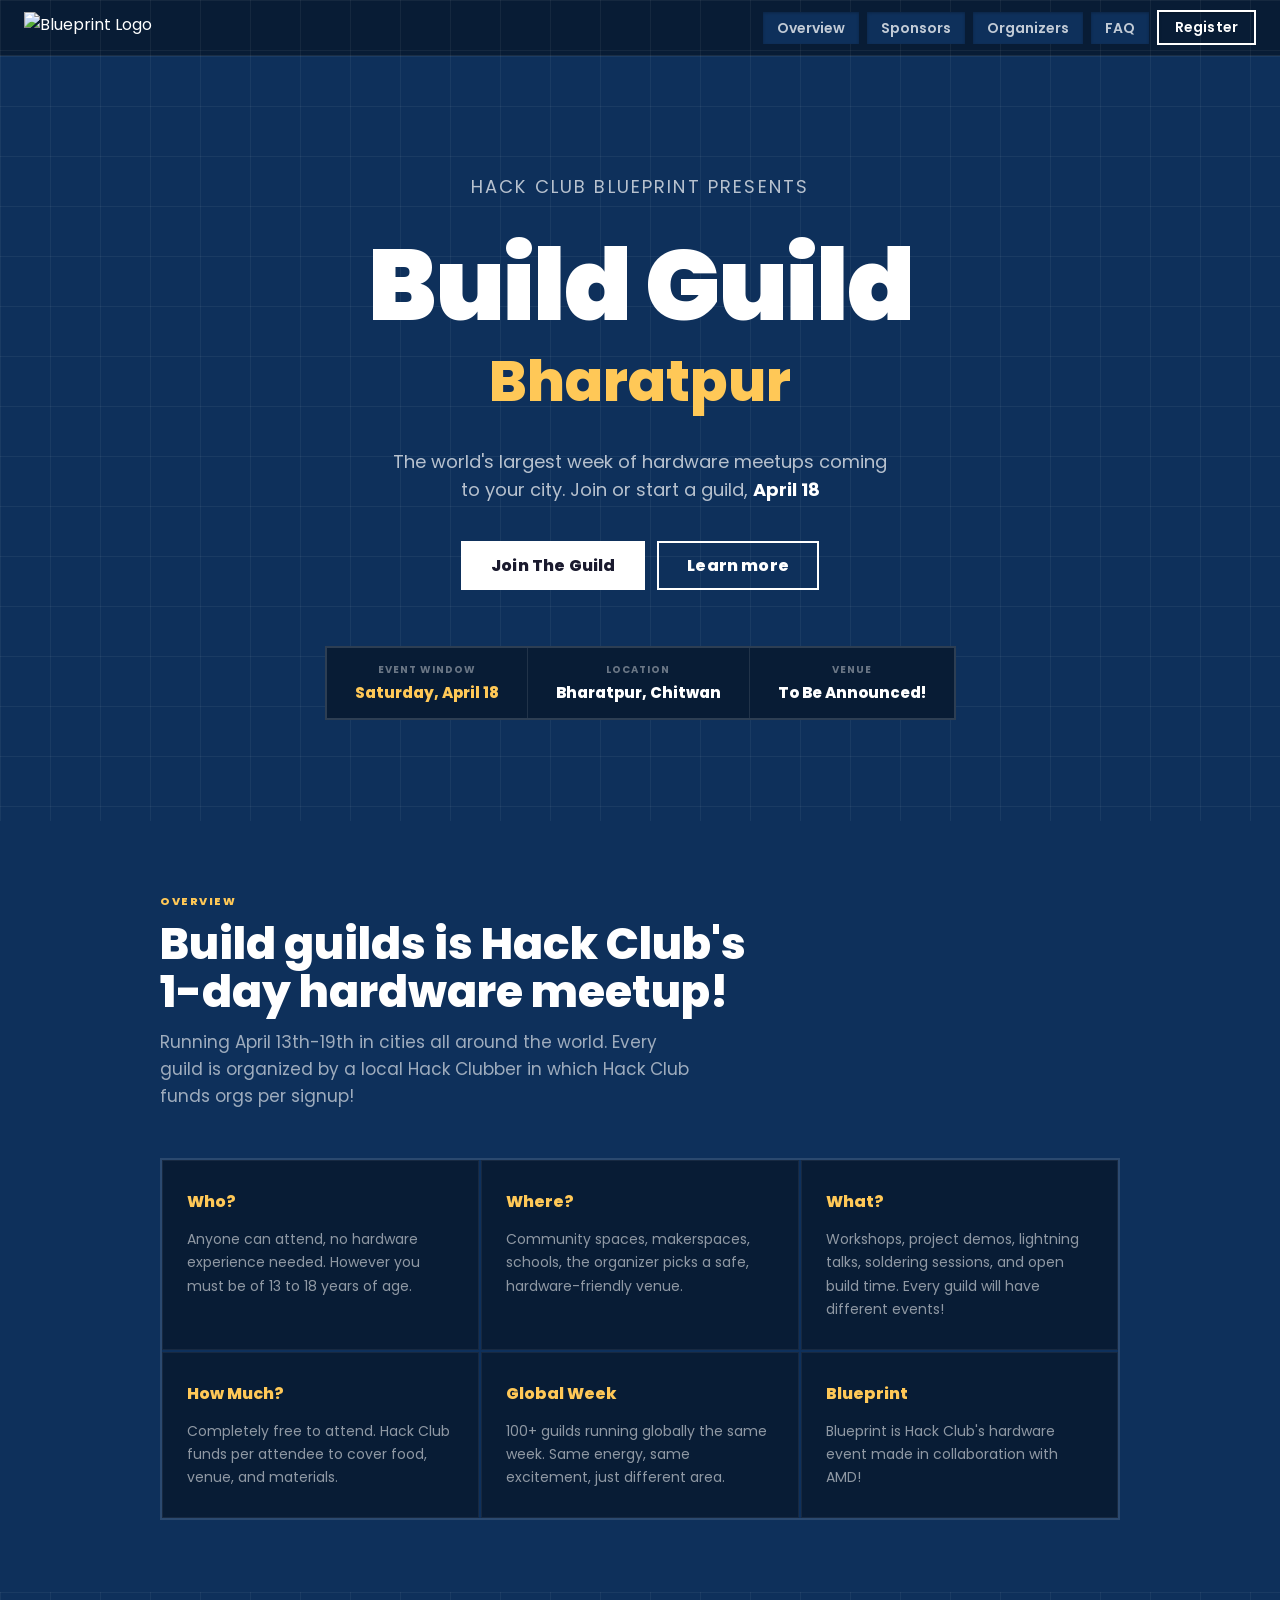
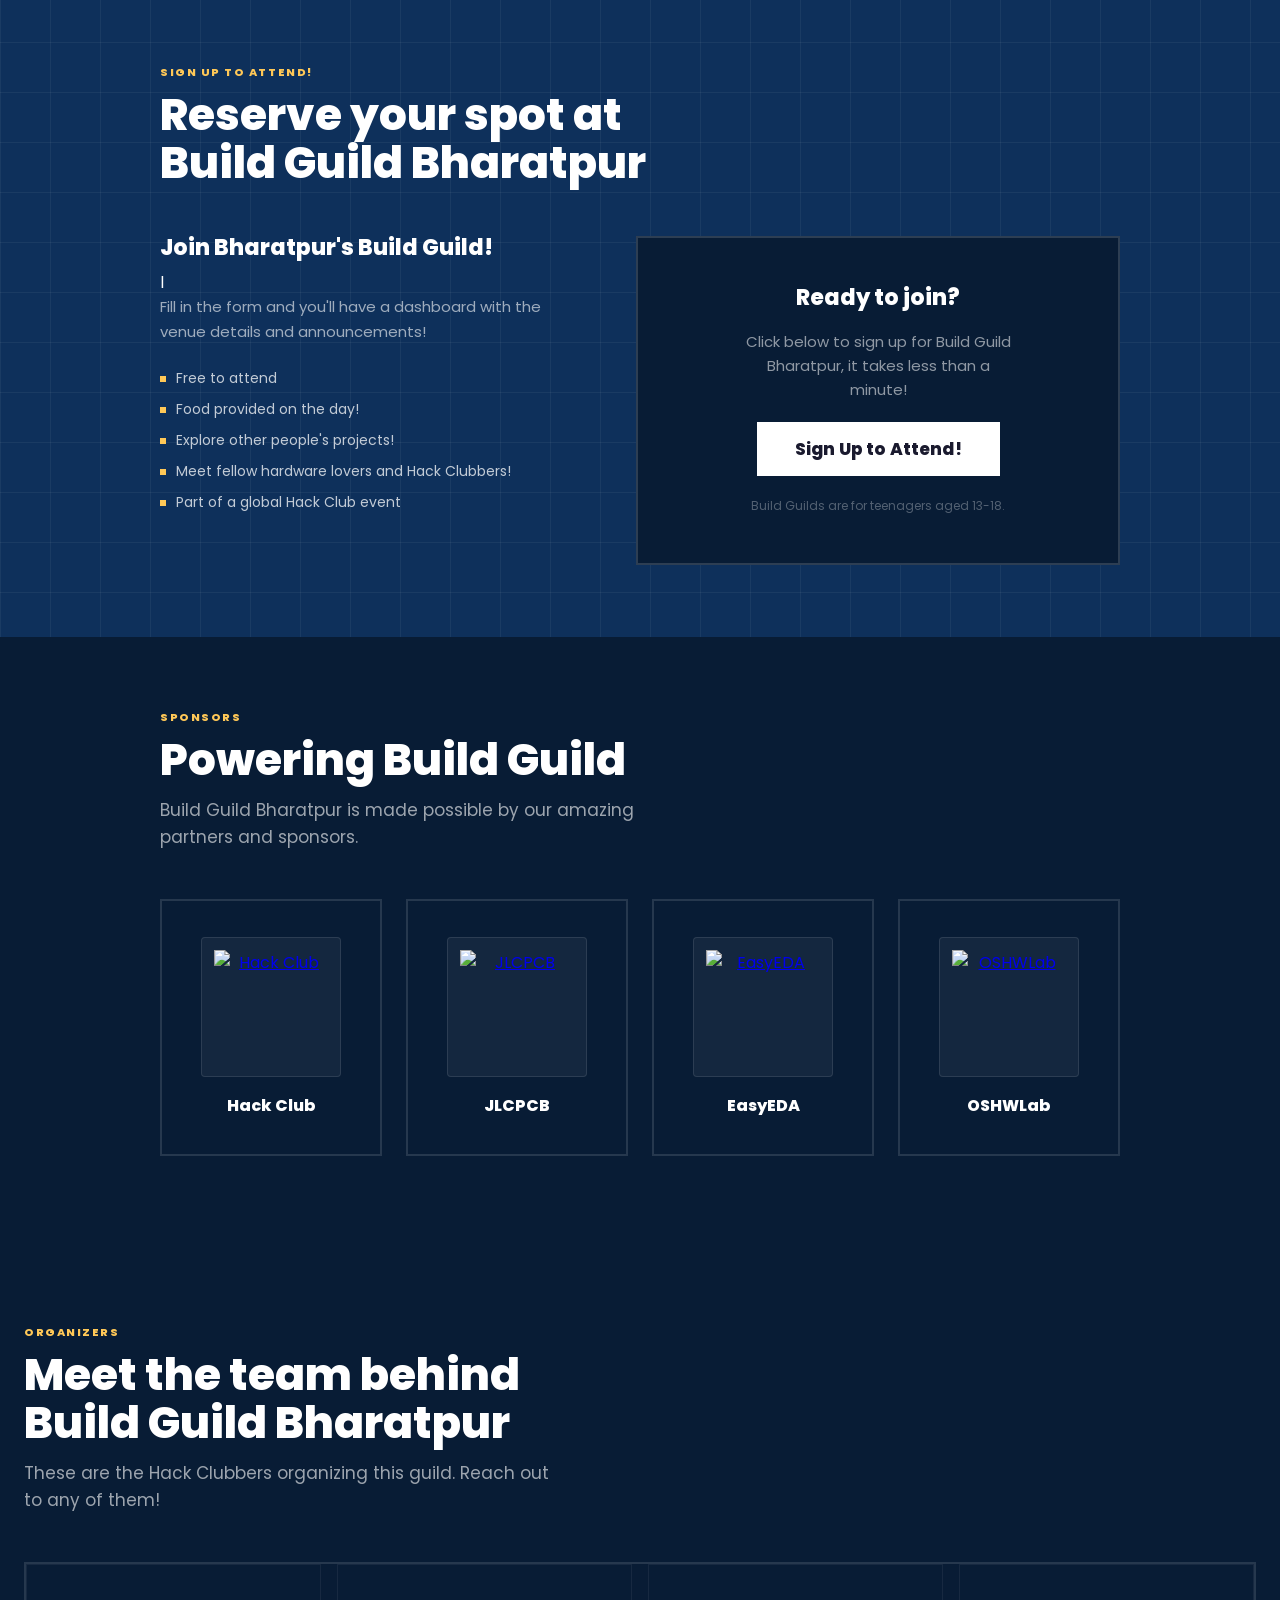
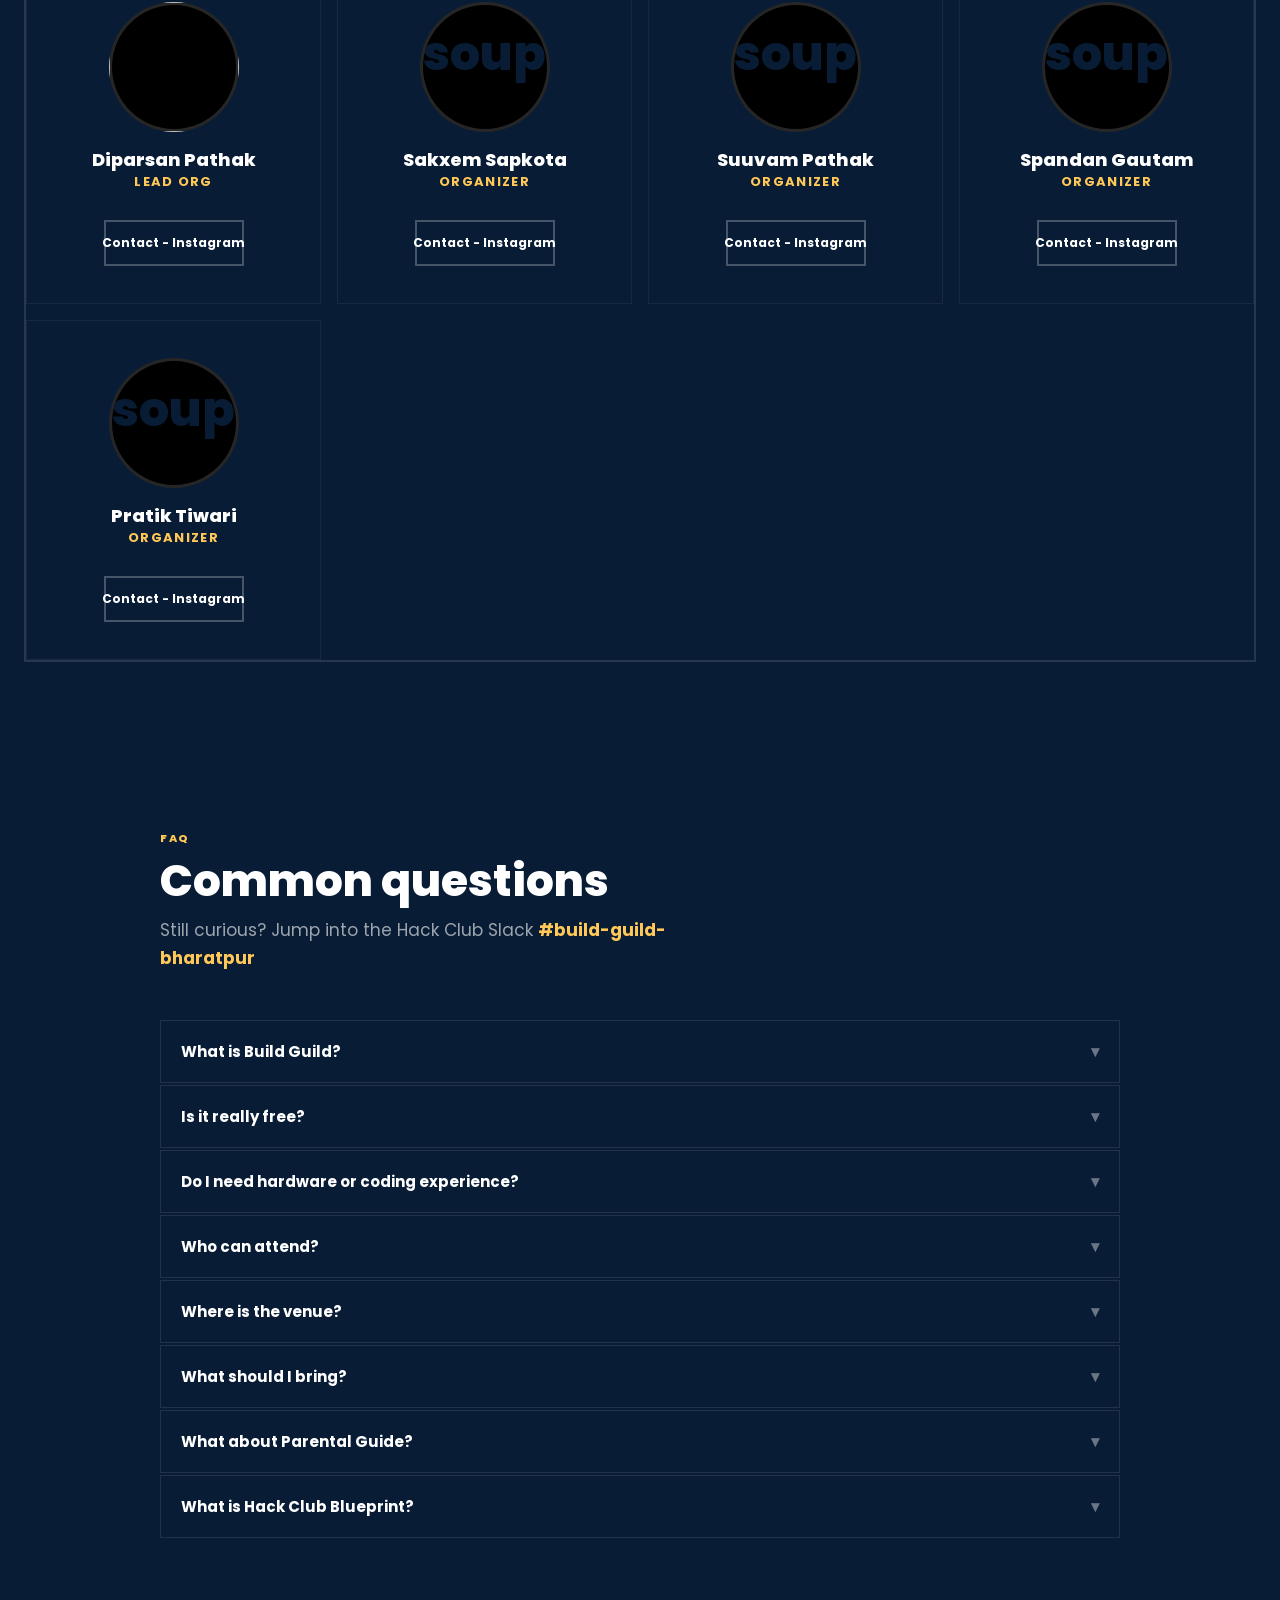
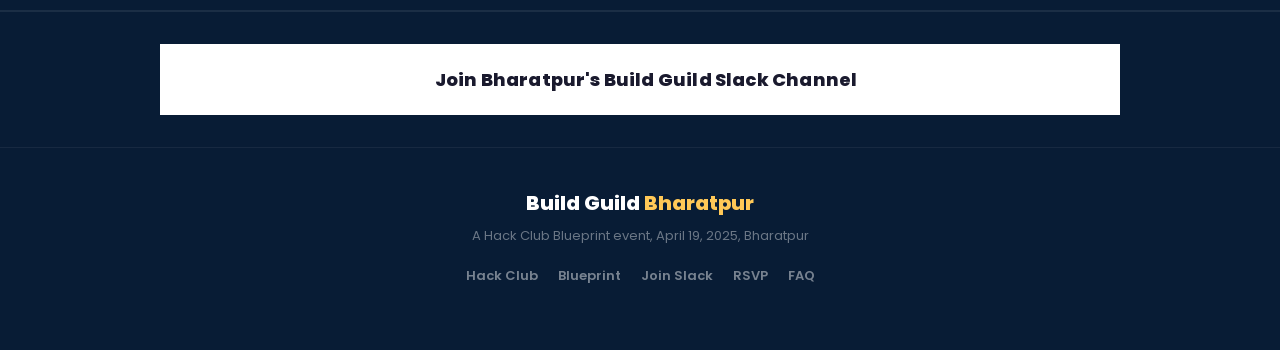
==== index.html @ 48791405 "change tiling" ====
<!DOCTYPE html>
<html lang="en">
<head>
  <meta property="og:title" content="Build Guild Bharatpur – Hack Club Blueprint">
  <meta property="og:description" content="A free 1-day hardware meetup for teen makers in Bharatpur. Build, solder, and meet your people. April 19, 2025.">
  <meta charset="UTF-8" />
  <meta name="viewport" content="width=device-width, initial-scale=1.0" />
  <meta property="og:description" content="A meetup with the coolest hardware people you will meet @ Hackclub - Build Guild, Bharatpur.">
  <title>Build Guild Bharatpur - Blueprint</title>
  <link rel="preconnect" href="https://fonts.googleapis.com">
  <link href="https://fonts.googleapis.com/css2?family=Poppins:ital,wght@0,300;0,400;0,500;0,600;0,700;0,800;0,900;1,400&display=swap" rel="stylesheet">
  <link rel="icon" type="image/webp" href="stickers-1ea6ded3.webp" />
  <link href="./style.css" rel="stylesheet">
</head>
<body>

<nav class="grid-bg">
  <a href="#" class="nav-logo">
    <img src="homepage_logo-3585630b.webp" alt="Blueprint Logo" style="height:32px;width:auto;" />
  </a>
  <ul class="nav-links">
    <li><a href="#overview">Overview</a></li>
    <li><a href="#sponsors">Sponsors</a></li>
    <li><a href="#organizers">Organizers</a></li>
    <li><a href="#faq">FAQ</a></li>
    <li><a href="#rsvp" class="nav-cta btn">Register</a></li>
  </ul>
</nav>

<section class="hero grid-bg">
  <p class="hero-label">Hack Club Blueprint presents</p>
  <h1>Build Guild</h1>
  <div class="hero-subtitle">Bharatpur</div>
  <p>
    The world's largest week of hardware meetups coming to your city.
    Join or start a guild, <strong>April 18</strong>
  </p>
  <div class="hero-actions">
    <a href="#rsvp" class="btn btn-primary">Join The Guild</a>
    <a href="#overview" class="btn btn-outline">Learn more</a>
  </div>
  <div class="date-strip">
    <div class="date-cell">
      <div class="date-cell-label">Event Window</div>
      <div class="date-cell-value warn">Saturday, April 18</div>
    </div>
    <div class="date-cell">
      <div class="date-cell-label">Location</div>
      <div class="date-cell-value">Bharatpur, Chitwan</div>
    </div>
	    <div class="date-cell">
      <div class="date-cell-label">Venue</div>
      <div class="date-cell-value">To Be Announced!</div>
    </div>
  </div>
</section>

<section class="section" id="overview">
  <div class="section-inner">
    <div class="section-label">Overview</div>
    <h2>Build guilds is Hack Club's<br>1-day hardware meetup!</h2>
    <p class="section-lead">Running April 13th-19th in cities all around the world. Every guild is organized by a local Hack Clubber in which Hack Club funds orgs per signup!</p>
    <div class="card-grid">
      <div class="ov-card">
        <span class="ov-icon wobble-1">Who?</span>
        <p>Anyone can attend, no hardware experience needed. However you must be of 13 to 18 years of age.</p>
      </div>
      <div class="ov-card">
        <span class="ov-icon wobble-2">Where?</span>
        <p>Community spaces, makerspaces, schools, the organizer picks a safe, hardware-friendly venue.</p>
      </div>
      <div class="ov-card">
        <span class="ov-icon wobble-1">What?</span>
        <p>Workshops, project demos, lightning talks, soldering sessions, and open build time. Every guild will have different events!</p>
      </div>
      <div class="ov-card">
        <span class="ov-icon wobble-2">How Much?</span>
        <p>Completely free to attend. Hack Club funds per attendee to cover food, venue, and materials.</p>
      </div>
      <div class="ov-card">
        <span class="ov-icon wobble-1">Global Week</span>
        <p>100+ guilds running globally the same week. Same energy, same excitement, just different area.</p>
      </div>
      <div class="ov-card">
        <span class="ov-icon wobble-2">Blueprint</span>
        <p>Blueprint is Hack Club's hardware event made in collaboration with AMD!</p>
      </div>
    </div>
  </div>
</section>
<section class="section grid-bg" id="rsvp">
  <div class="section-inner">
    <div class="section-label">Sign Up to Attend!</div>
    <h2>Reserve your spot at<br>Build Guild Bharatpur</h2>
    <div class="rsvp-layout">
      <div class="rsvp-info">
        <h3>Join Bharatpur's Build Guild!</h3>
      l  <p>Fill in the form and you'll have a dashboard with the venue details and announcements!</p>
        <div class="perks">
          <div class="perk"><div class="perk-mark"></div>Free to attend</div>
          <div class="perk"><div class="perk-mark"></div>Food provided on the day!</div>
          <div class="perk"><div class="perk-mark"></div>Explore other people's projects!</div>
          <div class="perk"><div class="perk-mark"></div>Meet fellow hardware lovers and Hack Clubbers!</div>
          <div class="perk"><div class="perk-mark"></div>Part of a global Hack Club event</div>
        </div>
      </div>
      <div class="rsvp-box">
        <h3>Ready to join?</h3>
        <p>Click below to sign up for Build Guild Bharatpur, it takes less than a minute!</p>
        <a href="https://blueprint.hackclub.com/guilds/invite/Bharatpur" target="_blank" class="btn btn-primary" style="font-size:17px;padding:12px 36px;">Sign Up to Attend!</a>
        <p class="rsvp-note">Build Guilds are for teenagers aged 13-18.</p>
      </div>
    </div>
  </div>
</section>

<section class="section darker" id="sponsors">
  <div class="section-inner">
    <div class="section-label">Sponsors</div>
    <h2>Powering Build Guild</h2>
    <p class="section-lead">Build Guild Bharatpur is made possible by our amazing partners and sponsors.</p>
    <div class="sponsors-grid">
      <div class="sponsor-card">
        <a href="https://hackclub.com" class="sponsor-logo-img">
          <img src="./hackclub.svg" alt="Hack Club" />
        </a>
        <div class="sponsor-name"><a href="https://hackclub.com">Hack Club</a></div>
      </div>
      <div class="sponsor-card">
        <a href="https://jlcpcb.com/" class="sponsor-logo-img">
          <img src="./JLCPCB.png" alt="JLCPCB" />
        </a>
        <div class="sponsor-name"><a href="https://jlcpcb.com/">JLCPCB</a></div>
      </div>
      <div class="sponsor-card">
        <a href="https://www.easyeda.com/" class="sponsor-logo-img">
          <img src="./EasyEDA.png" alt="EasyEDA" />
        </a>
        <div class="sponsor-name"><a href="https://hackclub.com">EasyEDA</a></div>
      </div>
      <div class="sponsor-card">
        <a href="https://oshwlab.com/" class="sponsor-logo-img">
          <img src="./OSHWLab.png" alt="OSHWLab" />
        </a>
        <div class="sponsor-name"><a href="https://oshwlab.com/">OSHWLab</a></div>
      </div>
    </div>
  </div>
</section>

<section class="section darker" id="organizers">
  <div class="section-inner">
    <div class="section-label">Organizers</div>
    <h2>Meet the team behind<br>Build Guild Bharatpur</h2>
    <p class="section-lead">These are the Hack Clubbers organizing this guild. Reach out to any of them!</p>
    <div class="org-grid">

      <div class="org-card">
  <div class="org-pfp">
    <img src="https://media.discordapp.net/attachments/1475120375040966801/1476262613926154501/diparshan.png?ex=69d73272&is=69d5e0f2&hm=ca452425bf2acb7a18ab9c904e17adc8343a31759feb3c94590793aff51f6599&=&format=webp&quality=lossless&width=523&height=696"/>
  </div>
  <div>
    <div class="org-name">Diparsan Pathak</div>
    <div class="org-post">Lead ORG</div>
  </div>
  <a href="https://www.instagram.com/diparsanpathak_/" class="org-contact">Contact - Instagram</a>
</div>

      <div class="org-card">
  <div class="org-pfp">
    <img src="https://media.discordapp.net/attachments/1475120375040966801/1491371298109128796/shiiii.png?ex=69d77341&is=69d621c1&hm=59e0f62ef28e9b9cfc6468e58bc346e26090c545a2b331668315e4ced352958b&=&format=webp&quality=lossless&width=471&height=555" alt="soup" />
  </div>
  <div>
    <div class="org-name">Sakxem Sapkota</div>
    <div class="org-post">Organizer</div>
  </div>
        <a href="https://www.instagram.com/suck.xem" class="org-contact">Contact - Instagram</a>
      </div>

      <div class="org-card">
  <div class="org-pfp">
    <img src="https://media.discordapp.net/attachments/1475120375040966801/1491372271871201330/suiii_1.png?ex=69d77429&is=69d622a9&hm=7c9bf8b6c6e93bb7ba03df5d30d0362a9d47fdb25bf24b54d8e45638dc606415&=&format=webp&quality=lossless&width=595&height=581" alt="soup" />
  </div>
  <div>
    <div class="org-name">Suuvam Pathak</div>
    <div class="org-post">Organizer</div>
  </div>
        <a href="https://www.instagram.com/suvam6_7" class="org-contact">Contact - Instagram</a>
      </div>
    
       <div class="org-card">
  <div class="org-pfp">
    <img src="https://media.discordapp.net/attachments/1475120375040966801/1491370912979619900/spuop.png?ex=69d772e5&is=69d62165&hm=8627c8584ba3eb4c2059d43b41428ffb182d42b527a51ce011cc4750eb4d347d&=&format=webp&quality=lossless&width=454&height=543" alt="soup" />
  </div>
  <div>
    <div class="org-name">Spandan Gautam</div>
    <div class="org-post">Organizer</div>
  </div>
        <a href="https://www.instagram.com/nad__naps__17" class="org-contact">Contact - Instagram</a>
      </div>


      <div class="org-card">
  <div class="org-pfp">
    <img src="https://media.discordapp.net/attachments/1475120375040966801/1491372966833819909/pratik_1.png?ex=69d774cf&is=69d6234f&hm=04fc40136da9640c5b0fdd46cb0b49c7ad4b815c9f07e34473957aa6f293d2ce&=&format=webp&quality=lossless&width=379&height=465" alt="soup" />
  </div>
  <div>
    <div class="org-name">Pratik Tiwari</div>
    <div class="org-post">Organizer</div>
  </div>
        <a href="https://www.instagram.com/pratik_tiwari9" class="org-contact">Contact - Instagram</a>
      </div>
    </div>
  </div>
</section>

<section class="section darker" id="faq">
  <div class="section-inner">
    <div class="section-label">FAQ</div>
    <h2>Common questions</h2>
    <p class="section-lead">Still curious? Jump into the Hack Club Slack <strong style="color:var(--bp-warning)">#build-guild-bharatpur</strong></p>
    <div class="faq-list">

      <div class="faq-item">
        <button class="faq-q" onclick="toggleFaq(this)">What is Build Guild? <span class="faq-arrow">▾</span></button>
        <div class="faq-a"><p>Build Guild is a 1-day hardware meetup organized as part of Hack Club Blueprint's global Build Guilds week (April 13-19). It's free and Hack Club funds the event it is and open to anyone who wants to build hardware, attend workshops, demo projects, and meet their community!</p></div>
      </div>

      <div class="faq-item">
        <button class="faq-q" onclick="toggleFaq(this)">Is it really free? <span class="faq-arrow">▾</span></button>
        <div class="faq-a"><p>Yes, 100% free! Hack Club funds us per attendee. You pay nothing.</p></div>
      </div>

      <div class="faq-item">
        <button class="faq-q" onclick="toggleFaq(this)">Do I need hardware or coding experience? <span class="faq-arrow">▾</span></button>
        <div class="faq-a"><p>Not at all! Build Guilds is open to complete beginners and experienced makers who've shipped multiple projects! We have beginner workshops and open build time for those with their own projects.</p></div>
      </div>

      <div class="faq-item">
        <button class="faq-q" onclick="toggleFaq(this)">Who can attend? <span class="faq-arrow">▾</span></button>
        <div class="faq-a"><p>Anyone can attend the event aged 13-18. You don't need to be a Hack Club member.</p></div>
      </div>

      <div class="faq-item">
        <button class="faq-q" onclick="toggleFaq(this)">Where is the venue? <span class="faq-arrow">▾</span></button>
        <div class="faq-a"><p>To Be Announced!, Excited? 🎉</p></div>
      </div>

      <div class="faq-item">
        <button class="faq-q" onclick="toggleFaq(this)">What should I bring? <span class="faq-arrow">▾</span></button>
        <div class="faq-a"><p>A laptop if you have one (not required, but highly advised), a mobile phone is necessary. Any hardware projects you want to demo or get feedback on(HIGHLY RECOMMENDED).</p></div>
      </div>

      <div class="faq-item">
        <button class="faq-q" onclick="toggleFaq(this)">What about Parental Guide? <span class="faq-arrow">▾</span></button>
        <div class="faq-a"><p>To be given!</p></div>
      </div>

      <div class="faq-item">
        <button class="faq-q" onclick="toggleFaq(this)">What is Hack Club Blueprint? <span class="faq-arrow">▾</span></button>
        <div class="faq-a"><p>Hack Club Blueprint is a program by <a href="https://hackclub.com" target="_blank">Hack Club</a> a nonprofit with 50,000+ teen makers. Blueprint gives teens the parts and guidance to build hardware projects, and grants up to $400 USD for advanced builds. <a href="https://blueprint.hackclub.com" target="_blank">Learn more</a></p></div>
      </div>

    </div>
  </div>
</section>

<div class="slack-banner">
  <a href="https://app.slack.com/client/E09V59WQY1E/C0AMK7LA99A" target="_blank" class="slack-btn">
    <span class="slack-icon"></span>
    Join Bharatpur's Build Guild Slack Channel
  </a>
</div>

<footer>
  <div class="ft-logo">Build Guild <span>Bharatpur</span></div>
  <p class="ft-sub">A Hack Club Blueprint event, April 19, 2025, Bharatpur</p>
  <div class="ft-links">
    <a href="https://hackclub.com" target="_blank">Hack Club</a>
    <a href="https://blueprint.hackclub.com" target="_blank">Blueprint</a>
    <a href="https://hackclub.com/slack" target="_blank">Join Slack</a>
    <a href="#rsvp">RSVP</a>
    <a href="#faq">FAQ</a>
  </div>
</footer>

<script src="script.js"></script>
</body>
</html>
---- style.css ----
@font-face {
  font-family: 'Phantom Sans';
  src:
    url('https://assets.hackclub.com/fonts/Phantom_Sans_0.7/Regular.woff')
      format('woff'),
    url('https://assets.hackclub.com/fonts/Phantom_Sans_0.7/Regular.woff2')
      format('woff2');
  font-weight: normal;
  font-style: normal;
  font-display: swap;
}
@font-face {
  font-family: 'Phantom Sans';
  src:
    url('https://assets.hackclub.com/fonts/Phantom_Sans_0.7/Italic.woff')
      format('woff'),
    url('https://assets.hackclub.com/fonts/Phantom_Sans_0.7/Italic.woff2')
      format('woff2');
  font-weight: normal;
  font-style: italic;
  font-display: swap;
}
@font-face {
  font-family: 'Phantom Sans';
  src:
    url('https://assets.hackclub.com/fonts/Phantom_Sans_0.7/Bold.woff')
      format('woff'),
    url('https://assets.hackclub.com/fonts/Phantom_Sans_0.7/Bold.woff2')
      format('woff2');
  font-weight: bold;
  font-style: normal;
  font-display: swap;
}

:root {
  --bp-lighter: #344b6a;
  --bp-dark: #0e305b;
  --bp-darker: #081c35;
  --bp-light: #dbe4ee;
  --bp-danger: #fe8e86;
  --bp-warning: #ffc857;
  --bp-success: #a8f0ae;
  --font-content: "Phantom Sans", "Poppins", sans-serif;
  --font-heading: "Poppins", sans-serif;
}

*, *::before, *::after {
  box-sizing: border-box;
  margin: 0;
  padding: 0;
}

html, body {
  background-color: var(--bp-dark);
  color: white;
  font-family: var(--font-content);
  overscroll-behavior: none;
  min-height: 100vh;
}

h1, h2, h3, h4, h5, h6 {
  font-family: var(--font-heading);
  font-weight: 800;
  line-height: 1.1;
}

.grid-bg {
  background-image:
    linear-gradient(rgba(255,255,255,0.05) 1px, transparent 1px),
    linear-gradient(90deg, rgba(255,255,255,0.05) 1px, transparent 1px);
  background-size: 50px 50px;
  position: relative;
}

.btn {
  display: inline-flex;
  align-items: center;
  justify-content: center;
  gap: 8px;
  font-size: 18px;
  padding: 8px 24px;
  transition: background-color 0.15s, color 0.15s, transform 0.12s, box-shadow 0.12s;
  cursor: pointer;
  font-family: var(--font-heading);
  font-weight: 800;
  text-decoration: none;
  border-radius: 0;
  letter-spacing: 0.01em;
}

.btn:focus, .btn:hover {
  transform: scale(1.03);
}

.btn-primary {
  border: 2px solid white;
  background: white;
  color: #1a1a2e;
}

.btn-primary:hover {
  background: var(--bp-light);
  border-color: var(--bp-light);
}

.btn-outline {
  border: 2px solid white;
  background: transparent;
  color: white;
}

.btn-outline:hover {
  background: rgba(255,255,255,0.1);
}

nav {
  background: var(--bp-darker);
  border-bottom: 1px solid rgba(255,255,255,0.08);
  display: flex;
  align-items: center;
  justify-content: space-between;
  padding: 0 24px;
  height: 56px;
  position: sticky;
  top: 0;
  z-index: 100;
}

.nav-logo {
  display: flex;
  align-items: center;
  gap: 10px;
  text-decoration: none;
  color: white;
}

.nav-logo img {
  height: 28px;
  width: auto;
}

.nav-links {
  display: flex;
  align-items: center;
  gap: 8px;
  list-style: none;
}

.nav-links a {
  text-decoration: none;
  color: rgba(255,255,255,0.75);
  font-size: 14px;
  font-weight: 600;
  padding: 6px 14px;
  background: var(--bp-dark);
  box-shadow: inset 0 1px 3px rgba(0,0,0,0.25);
  transition: background 0.15s, color 0.15s;
}

.nav-links a:hover {
  background: var(--bp-lighter);
  color: white;
}

.nav-links .active {
  border: 2px solid white;
  background: var(--bp-dark);
}

.nav-cta {
  border: 2px solid white !important;
  background: transparent !important;
  color: white !important;
  padding: 5px 16px !important;
  font-size: 14px !important;
}

.nav-cta:hover {
  background: rgba(255,255,255,0.1) !important;
}

@media (max-width: 640px) {
  .nav-links { display: none; }
}

.hero {
  min-height: 85vh;
  display: flex;
  flex-direction: column;
  align-items: center;
  justify-content: center;
  text-align: center;
  padding: 80px 24px 64px;
  position: relative;
  overflow: hidden;
}

.hero-label {
  font-size: 12px;
  font-weight: 700;
  letter-spacing: 0.12em;
  text-transform: uppercase;
  color: rgba(255,255,255,0.5);
  margin-bottom: 16px;
}

.hero h1 {
  font-size: clamp(52px, 9vw, 100px);
  font-weight: 900;
  line-height: 0.95;
  letter-spacing: -0.02em;
  color: white;
  margin-bottom: 6px;
}

.hero-subtitle {
  font-size: clamp(28px, 5vw, 56px);
  font-weight: 800;
  color: var(--bp-warning);
  margin-bottom: 24px;
  font-family: var(--font-heading);
}

.hero p {
  font-size: 18px;
  color: rgba(255,255,255,0.7);
  max-width: 500px;
  margin: 0 auto 36px;
  line-height: 1.6;
  font-weight: 400;
}

.hero p strong {
  color: white;
  font-weight: 700;
}

.hero-actions {
  display: flex;
  gap: 12px;
  justify-content: center;
  flex-wrap: wrap;
  margin-bottom: 56px;
}

.hero-actions .btn {
  font-size: 16px;
  padding: 10px 28px;
}

.date-strip {
  display: flex;
  flex-wrap: wrap;
  justify-content: center;
  border: 2px solid rgba(255,255,255,0.15);
  background: var(--bp-darker);
}

.date-cell {
  padding: 14px 28px;
  text-align: center;
  border-right: 1px solid rgba(255,255,255,0.1);
}

.date-cell:last-child {
  border-right: none;
}

.date-cell-label {
  font-size: 10px;
  font-weight: 700;
  text-transform: uppercase;
  letter-spacing: 0.1em;
  color: rgba(255,255,255,0.4);
  margin-bottom: 3px;
}

.date-cell-value {
  font-size: 15px;
  font-weight: 800;
  color: white;
}

.date-cell-value.warn {
  color: var(--bp-warning);
}

@media (max-width: 560px) {
  .date-cell {
    border-right: none;
    border-bottom: 1px solid rgba(255,255,255,0.08);
    flex: 1 1 50%;
  }
}

.section {
  padding: 72px 24px;
}

.section.darker {
  background: var(--bp-darker);
}

.section-inner {
  max-width: 960px;
  margin: 0 auto;
}

.section-label {
  font-size: 11px;
  font-weight: 800;
  text-transform: uppercase;
  letter-spacing: 0.14em;
  color: var(--bp-warning);
  margin-bottom: 10px;
}

.section h2 {
  font-size: clamp(28px, 4vw, 44px);
  color: white;
  margin-bottom: 12px;
}

.section-lead {
  font-size: 17px;
  color: rgba(255,255,255,0.6);
  max-width: 540px;
  line-height: 1.6;
}

.card-grid {
  display: grid;
  grid-template-columns: repeat(auto-fit, minmax(260px, 1fr));
  gap: 2px;
  margin-top: 48px;
  border: 2px solid rgba(255,255,255,0.12);
}

.ov-card {
  background: var(--bp-darker);
  padding: 28px 24px;
  transition: background 0.15s;
  border: 1px solid rgba(255,255,255,0.06);
}

.ov-card:hover {
  background: var(--bp-lighter);
}

.ov-icon {
  font-size: 16px;
  font-weight: 800;
  color: var(--bp-warning);
  margin-bottom: 14px;
  display: block;
}

.ov-card p {
  font-size: 14px;
  color: rgba(255,255,255,0.55);
  line-height: 1.65;
  font-weight: 400;
}

.agenda {
  margin-top: 48px;
}

.ag-item {
  display: flex;
  align-items: flex-start;
  gap: 20px;
  padding: 22px 0;
  border-bottom: 1px solid rgba(255,255,255,0.07);
}

.ag-item:last-child {
  border-bottom: none;
}

.ag-time {
  font-size: 12px;
  font-weight: 800;
  color: var(--bp-warning);
  min-width: 76px;
  padding-top: 2px;
  font-family: "SF Mono", "Roboto Mono", monospace;
  letter-spacing: 0.04em;
}

.ag-line {
  width: 1px;
  background: rgba(255,255,255,0.12);
  align-self: stretch;
  flex-shrink: 0;
  position: relative;
}

.ag-line::before {
  content: '';
  width: 8px;
  height: 8px;
  border-radius: 50%;
  background: rgba(255,255,255,0.2);
  border: 2px solid rgba(255,255,255,0.3);
  position: absolute;
  top: 4px;
  left: -4px;
  transition: background 0.15s, border-color 0.15s;
}

.ag-item:hover .ag-line::before {
  background: var(--bp-warning);
  border-color: var(--bp-warning);
}

.ag-body h4 {
  font-size: 16px;
  font-weight: 800;
  color: white;
  margin-bottom: 5px;
}

.ag-body p {
  font-size: 14px;
  color: rgba(255,255,255,0.5);
  line-height: 1.55;
  font-weight: 400;
}

.rsvp-layout {
  display: grid;
  grid-template-columns: 1fr 1.15fr;
  gap: 56px;
  align-items: start;
  margin-top: 48px;
}

@media (max-width: 720px) {
  .rsvp-layout { grid-template-columns: 1fr; }
}

.rsvp-info h3 {
  font-size: 22px;
  font-weight: 800;
  color: white;
  margin-bottom: 10px;
}

.rsvp-info p {
  font-size: 15px;
  color: rgba(255,255,255,0.6);
  margin-bottom: 24px;
  line-height: 1.65;
  font-weight: 400;
}

.perks {
  display: flex;
  flex-direction: column;
  gap: 10px;
}

.perk {
  display: flex;
  align-items: center;
  gap: 10px;
  font-size: 14px;
  color: rgba(255,255,255,0.75);
}

.perk-mark {
  width: 6px;
  height: 6px;
  background: var(--bp-warning);
  flex-shrink: 0;
}

.rsvp-box {
  background: var(--bp-darker);
  border: 2px solid rgba(255,255,255,0.15);
  display: flex;
  flex-direction: column;
  align-items: center;
  justify-content: center;
  gap: 20px;
  padding: 48px 32px;
  text-align: center;
}

.rsvp-box h3 {
  font-size: 22px;
  font-weight: 800;
  color: white;
}

.rsvp-box p {
  font-size: 15px;
  color: rgba(255,255,255,0.55);
  max-width: 280px;
  line-height: 1.6;
  font-weight: 400;
}

.rsvp-note {
  font-size: 12px !important;
  color: rgba(255,255,255,0.3) !important;
}

/* ===== SPONSORS SECTION ===== */
.sponsors-grid {
  display: grid;
  grid-template-columns: repeat(auto-fit, minmax(200px, 1fr));
  gap: 24px;
  margin-top: 48px;
}

.sponsor-card {
  background: var(--bp-darker);
  border: 2px solid rgba(255,255,255,0.12);
  padding: 36px 28px;
  display: flex;
  flex-direction: column;
  align-items: center;
  text-align: center;
  gap: 16px;
  transition: all 0.15s;
}

.sponsor-card:hover {
  background: var(--bp-lighter);
  border-color: var(--bp-warning);
  transform: translateY(-4px);
}

.sponsor-logo-img {
  width: 140px;
  height: 140px;
  background: rgba(255,255,255,0.05);
  border: 1px solid rgba(255,255,255,0.1);
  display: flex;
  align-items: center;
  justify-content: center;
  border-radius: 4px;
  position: relative;
}

.sponsor-logo-img img {
  width: 100%;
  height: 100%;
  object-fit: contain;
  padding: 12px;
  transition: opacity 0.2s;
}

.sponsor-logo-img::after {
  content: '';
  position: absolute;
  top: 0;
  left: 0;
  width: 100%;
  height: 100%;
  background-image: url('./images/click-arrow.png');
  background-size: 80px 80px;
  background-repeat: no-repeat;
  background-position: center;
  opacity: 0;
  transition: opacity 0.3s ease;
  pointer-events: none;
  z-index: 10;
}

.sponsor-card:hover .sponsor-logo-img img {
  opacity: 0.25;
}

.sponsor-card:hover .sponsor-logo-img::after {
  opacity: 1;
}

.sponsor-name {
  font-size: 16px;
  font-weight: 800;
  color: white;
}

.sponsor-name a {
  color: white;
  text-decoration: none;
  font-weight: 800;
  transition: color 0.15s;
}

.sponsor-name a:hover {
  color: var(--bp-warning);
}

/* ===== ORGANIZERS SECTION (VERTICAL COLUMN) ===== */
#organizers {
  padding: 96px 24px;
}

.section-inner {
  max-width: 960px;
  margin: 0 auto;
}

#organizers .section-inner {
  max-width: 1400px;
  margin: 0 auto;
}

.org-grid {
  display: grid;
  grid-template-columns: repeat(4, 1fr);
  gap: 16px;
  margin-top: 48px;
  border: 2px solid rgba(255,255,255,0.12);
  max-width: 1400px;
  margin-left: auto;
  margin-right: auto;
}

@media (max-width: 1024px) {
  .org-grid {
    grid-template-columns: repeat(3, 1fr);
  }
}

@media (max-width: 768px) {
  .org-grid {
    grid-template-columns: repeat(2, 1fr);
  }
}

@media (max-width: 480px) {
  .org-grid {
    grid-template-columns: 1fr;
  }
}

.org-card {
  background: var(--bp-darker);
  border: 1px solid rgba(255,255,255,0.06);
  padding: 32px 16px;
  display: flex;
  flex-direction: column;
  align-items: center;
  text-align: center;
  gap: 16px;
  transition: background 0.15s;
  min-height: 340px;
  justify-content: center;
}

.org-card:hover {
  background: var(--bp-lighter);
}

@media (max-width: 480px) {
  .org-card {
    padding: 24px 16px;
    min-height: auto;
  }
}

.org-pfp {
  width: 130px;
  height: 130px;
  border-radius: 50%;
  background: #000000;
  display: flex;
  align-items: center;
  justify-content: center;
  font-size: 48px;
  font-weight: 800;
  color: var(--bp-darker);
  flex-shrink: 0;
  border: 3px solid rgba(255,255,255,0.15);
}

.org-pfp img {
  width: 130px;
  height: 130px;
  border-radius: 50%;
  object-fit: cover;
}

.org-name {
  font-size: 18px;
  font-weight: 800;
  color: white;
  line-height: 1.3;
}

.org-post {
  font-size: 13px;
  font-weight: 700;
  color: var(--bp-warning);
  text-transform: uppercase;
  letter-spacing: 0.1em;
}

.org-contact {
  margin-top: 12px;
  display: inline-flex;
  align-items: center;
  justify-content: center;
  padding: 12px 16px;
  font-size: 12px;
  font-weight: 700;
  font-family: var(--font-heading);
  border: 2px solid rgba(255,255,255,0.25);
  background: transparent;
  color: white;
  text-decoration: none;
  cursor: pointer;
  transition: background 0.15s, border-color 0.15s, transform 0.12s;
  border-radius: 0;
  white-space: nowrap;
  width: 100%;
  max-width: 140px;
}

.org-contact:hover {
  background: rgba(255,255,255,0.1);
  border-color: white;
  transform: scale(1.05);
}

.faq-list {
  margin-top: 48px;
  display: flex;
  flex-direction: column;
  gap: 2px;
}

.faq-item {
  border: 1px solid rgba(255,255,255,0.1);
  background: var(--bp-darker);
  transition: border-color 0.15s;
}

.faq-item.open {
  border-color: rgba(255,255,255,0.4);
}

.faq-q {
  width: 100%;
  background: none;
  border: none;
  padding: 18px 20px;
  text-align: left;
  font-family: var(--font-content);
  font-size: 15px;
  font-weight: 700;
  color: white;
  cursor: pointer;
  display: flex;
  justify-content: space-between;
  align-items: center;
  gap: 12px;
  transition: background 0.12s;
}

.faq-q:hover {
  background: var(--bp-lighter);
}

.faq-arrow {
  font-size: 16px;
  color: rgba(255,255,255,0.4);
  transition: transform 0.25s, color 0.15s;
  flex-shrink: 0;
}

.faq-item.open .faq-arrow {
  transform: rotate(180deg);
  color: var(--bp-warning);
}

.faq-a {
  overflow: hidden;
  max-height: 0;
  transition: max-height 0.3s ease, padding 0.3s ease;
  padding: 0 20px;
}

.faq-item.open .faq-a {
  max-height: 300px;
  padding: 0 20px 20px;
}

.faq-a p {
  font-size: 14px;
  color: rgba(255,255,255,0.55);
  line-height: 1.7;
  font-weight: 400;
  margin: 0;
}

.faq-a a {
  color: var(--bp-warning);
  text-decoration: underline;
}

.slack-banner {
  background: var(--bp-darker);
  border-top: 2px solid rgba(255,255,255,0.08);
  padding: 32px 24px;
  display: flex;
  justify-content: center;
}

.slack-btn {
  display: flex;
  align-items: center;
  justify-content: center;
  gap: 12px;
  width: 100%;
  max-width: 960px;
  padding: 20px 40px;
  background: white;
  color: #1a1a2e;
  font-family: var(--font-heading);
  font-size: 18px;
  font-weight: 800;
  text-decoration: none;
  border: 2px solid white;
  transition: background 0.15s, border-color 0.15s, transform 0.12s;
  letter-spacing: 0.01em;
}

.slack-btn:hover {
  background: var(--bp-light);
  border-color: var(--bp-light);
  transform: scale(1.01);
}

.slack-btn .slack-icon {
  font-size: 22px;
}

footer {
  background: var(--bp-darker);
  border-top: 1px solid rgba(255,255,255,0.06);
  padding: 40px 24px;
  text-align: center;
}

.ft-logo {
  font-family: var(--font-heading);
  font-size: 20px;
  font-weight: 800;
  color: white;
  margin-bottom: 8px;
}

.ft-logo span {
  color: var(--bp-warning);
}

.ft-sub {
  font-size: 13px;
  color: rgba(255,255,255,0.4);
  margin-bottom: 20px;
}

.ft-links {
  display: flex;
  justify-content: center;
  gap: 20px;
  flex-wrap: wrap;
  margin-bottom: 24px;
}

.ft-links a {
  font-size: 13px;
  color: rgba(255,255,255,0.45);
  text-decoration: none;
  transition: color 0.15s;
  font-weight: 600;
}

.ft-links a:hover {
  color: white;
}

.wobble-1 {
  animation: wobble 3s ease-in-out infinite;
}

.wobble-2 {
  animation: wobble 3.5s ease-in-out infinite;
  animation-delay: -1s;
}

@keyframes wobble {
  0%, 100% { transform: rotate(-2deg); }
  50% { transform: rotate(2deg); }
}
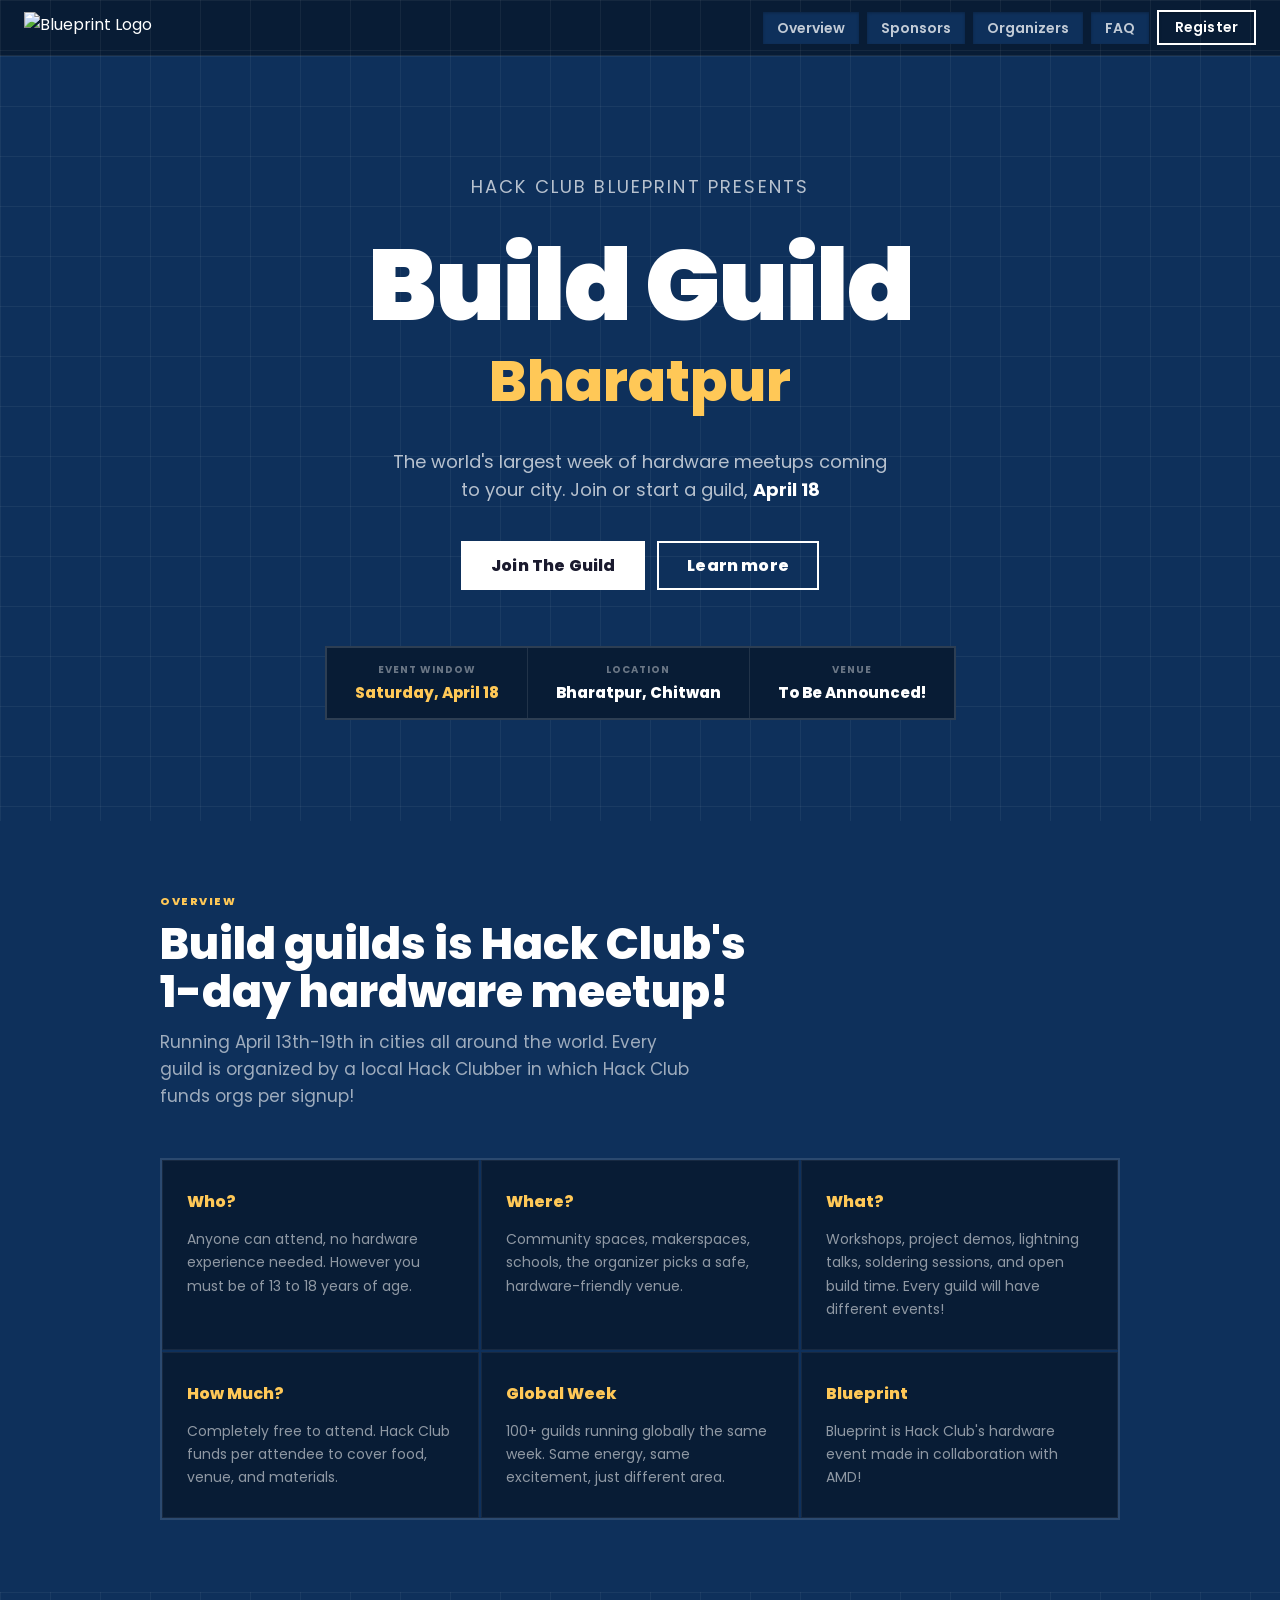
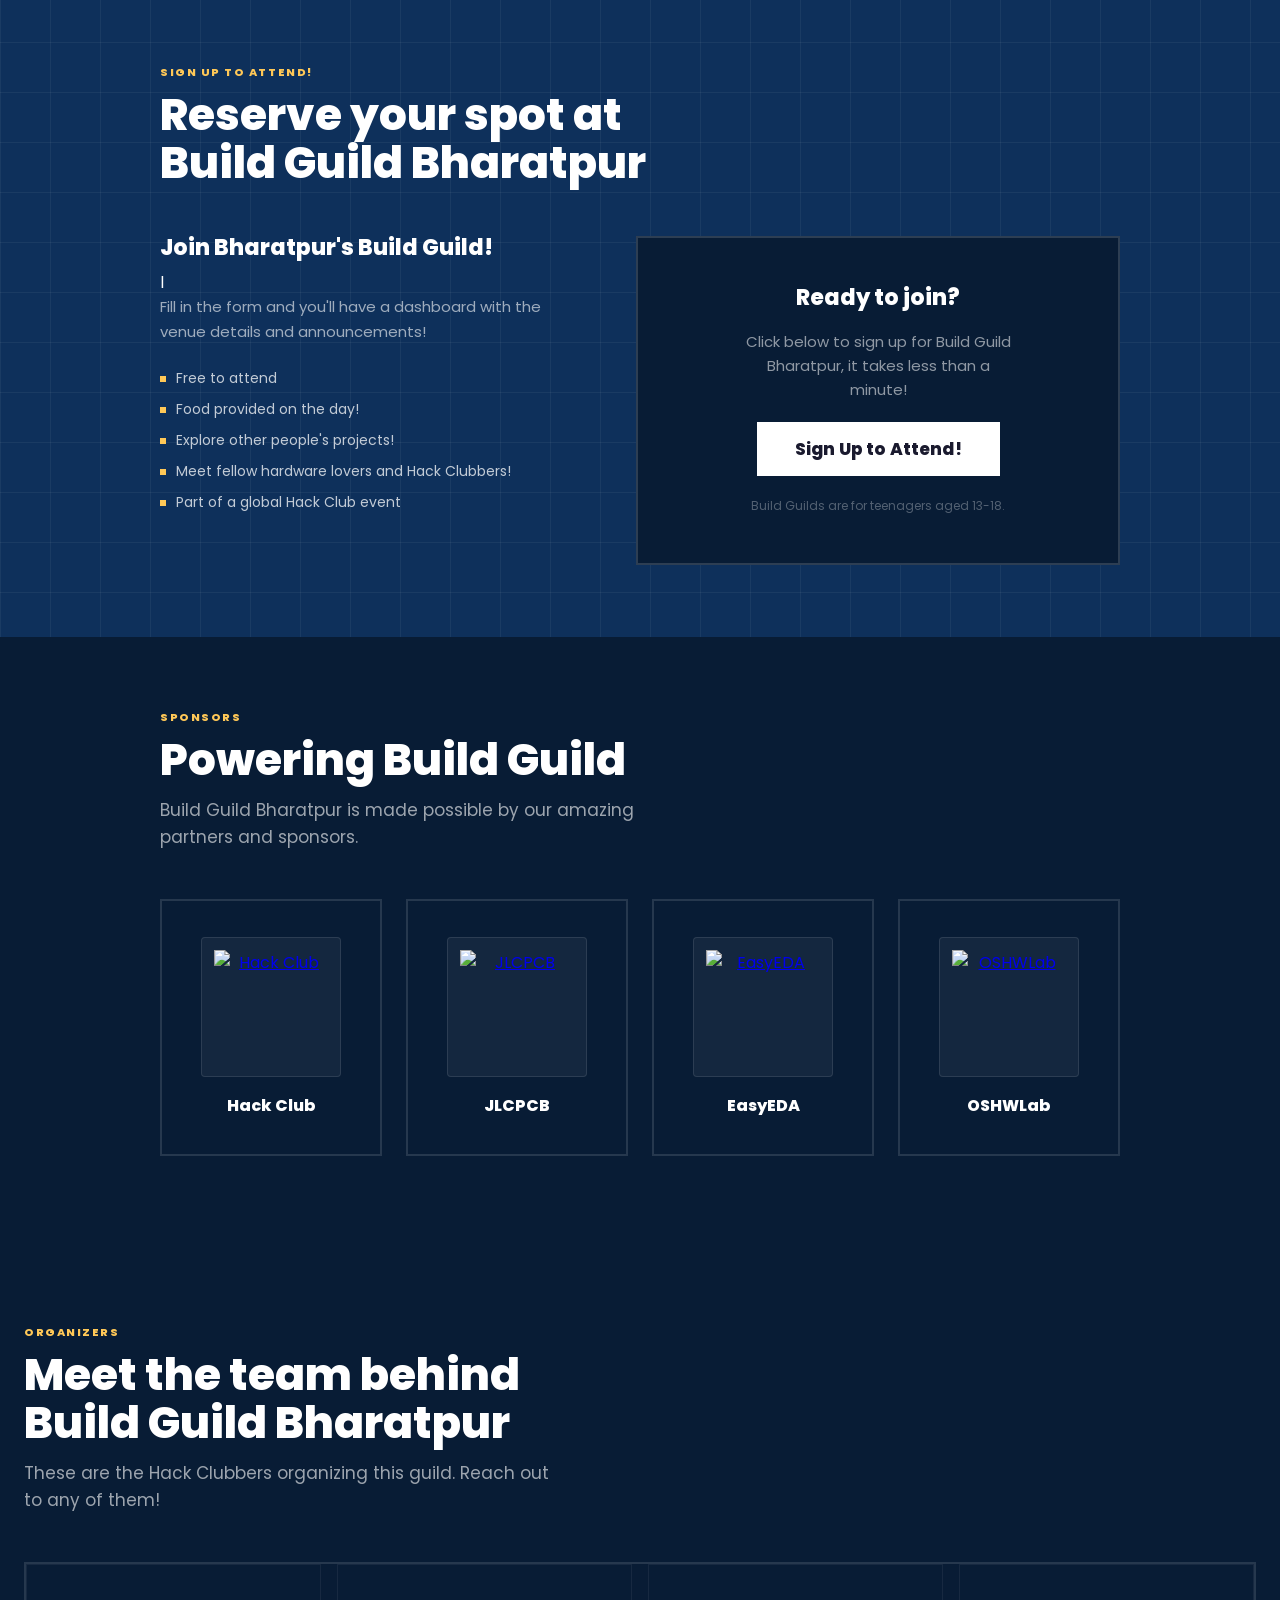
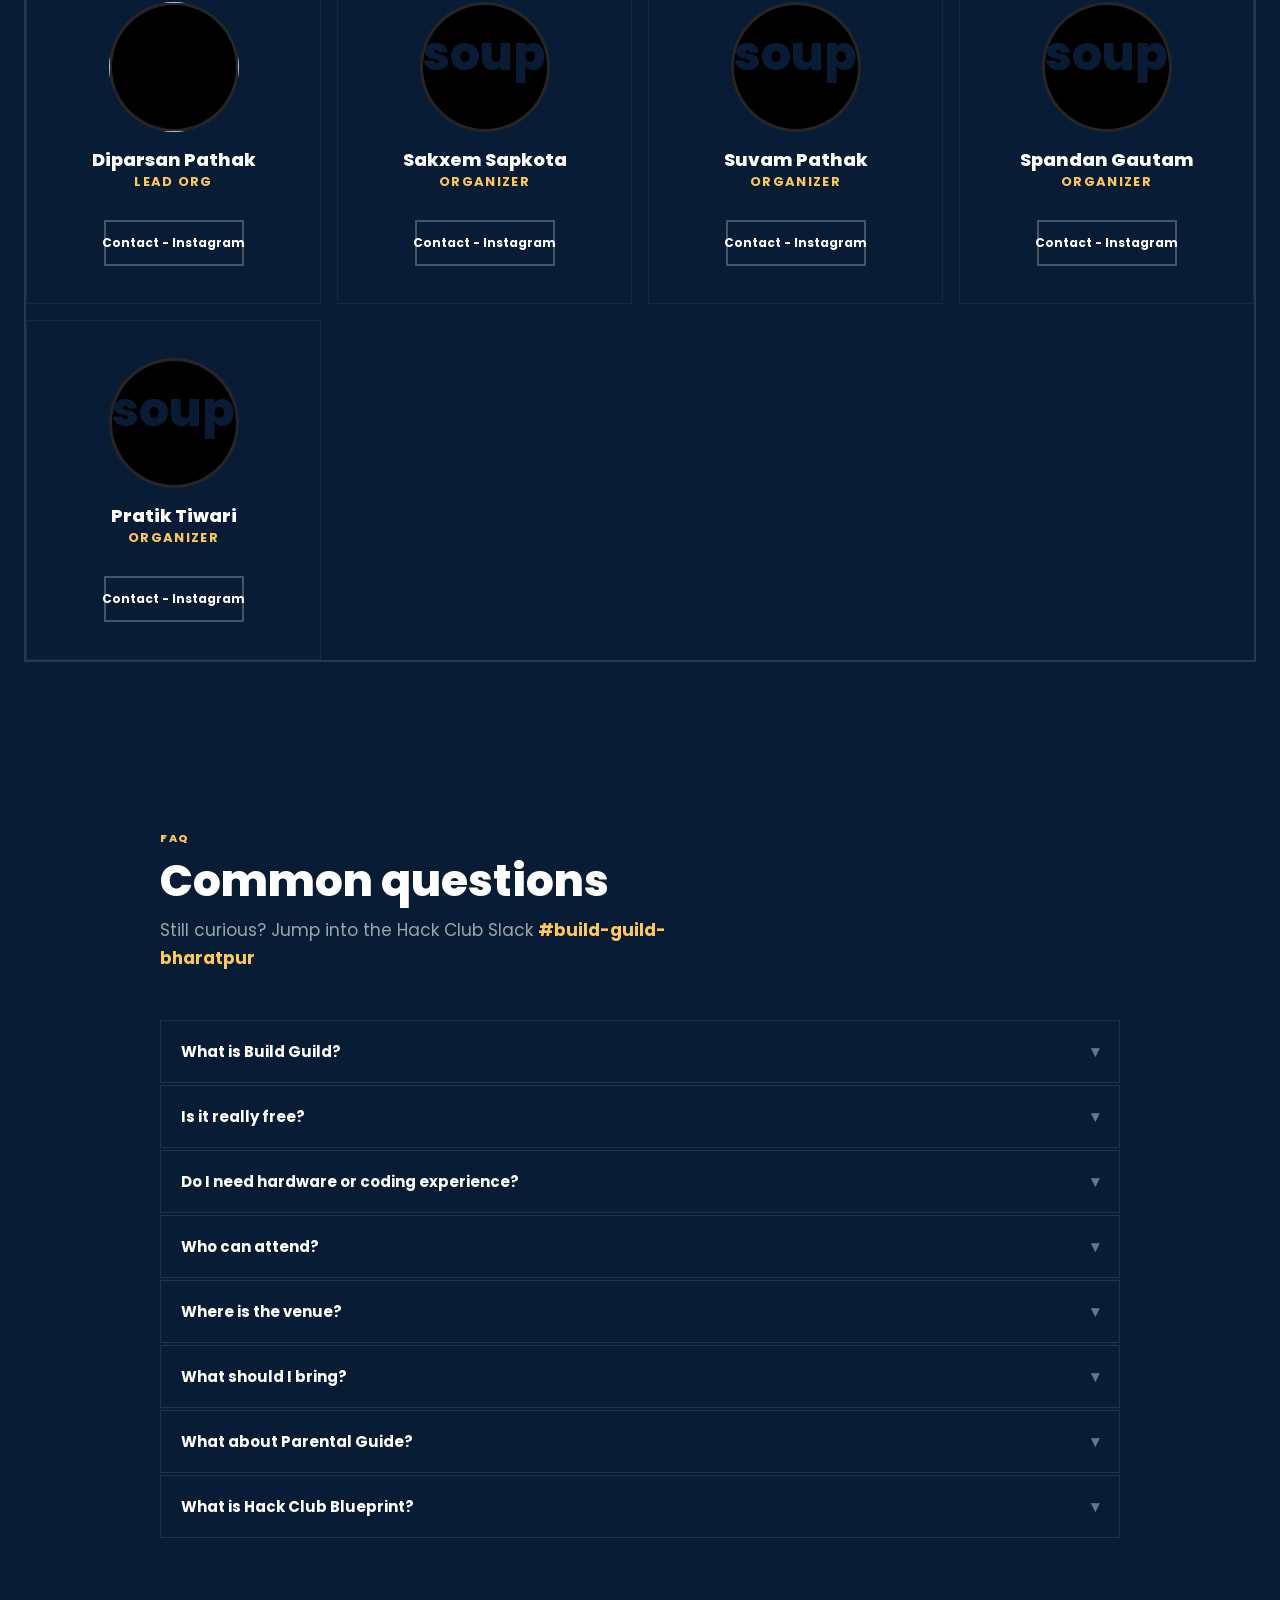
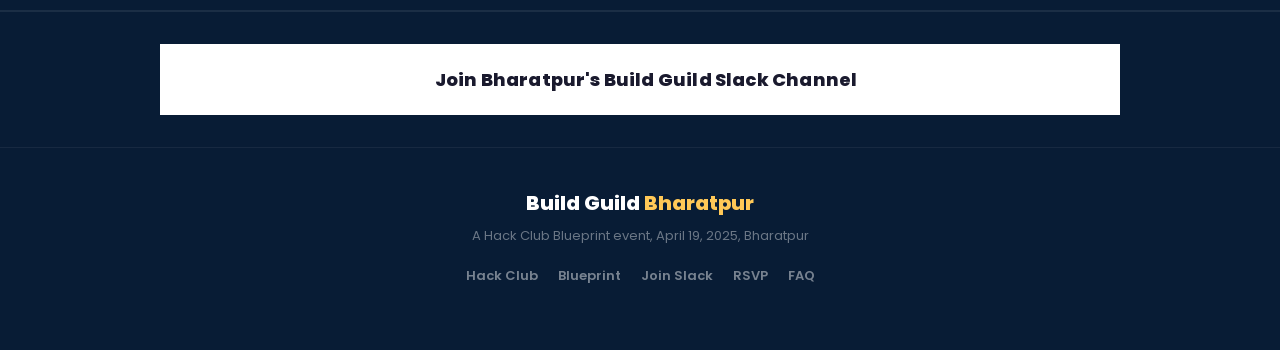
==== commit 9b246fc7: "final changes" ====
--- a/index.html
+++ b/index.html
@@ -183,7 +183,7 @@
     <img src="https://media.discordapp.net/attachments/1475120375040966801/1491372271871201330/suiii_1.png?ex=69d77429&is=69d622a9&hm=7c9bf8b6c6e93bb7ba03df5d30d0362a9d47fdb25bf24b54d8e45638dc606415&=&format=webp&quality=lossless&width=595&height=581" alt="soup" />
   </div>
   <div>
-    <div class="org-name">Suuvam Pathak</div>
+    <div class="org-name">Suvam Pathak</div>
     <div class="org-post">Organizer</div>
   </div>
         <a href="https://www.instagram.com/suvam6_7" class="org-contact">Contact - Instagram</a>
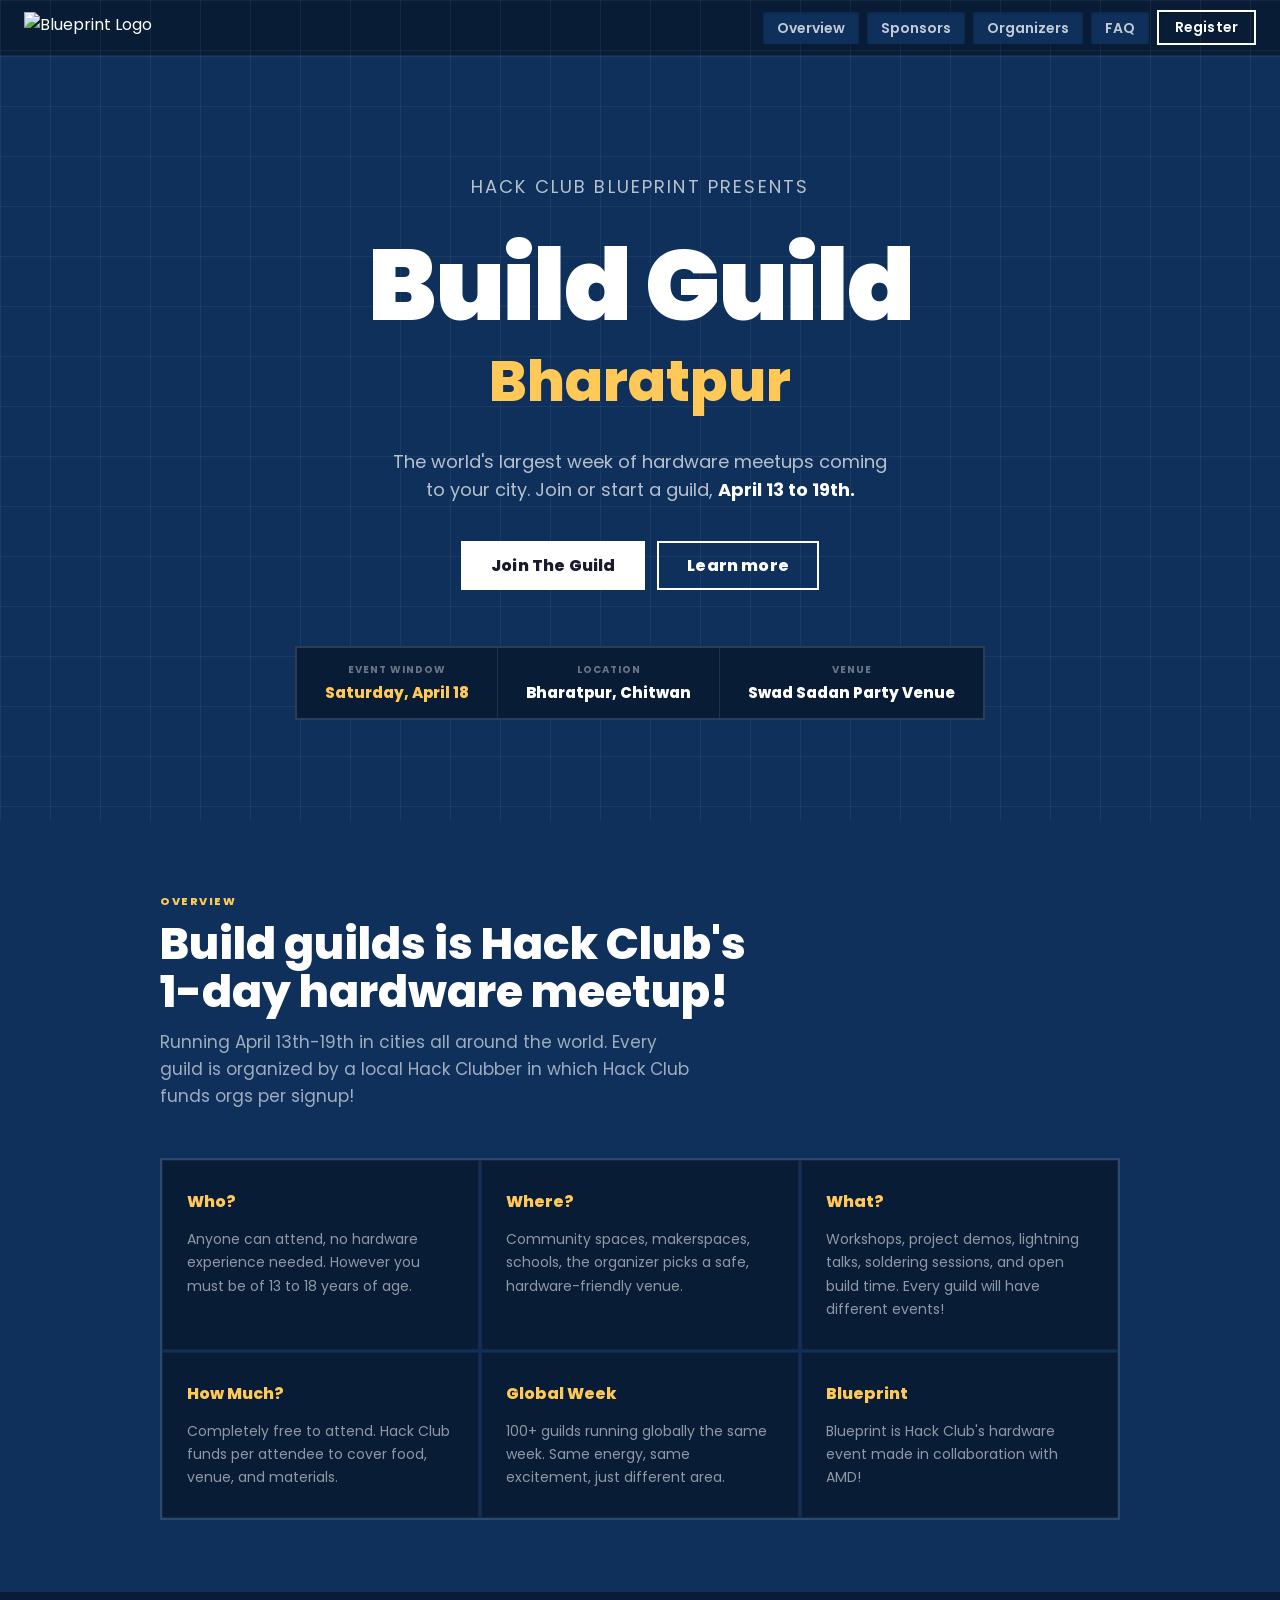
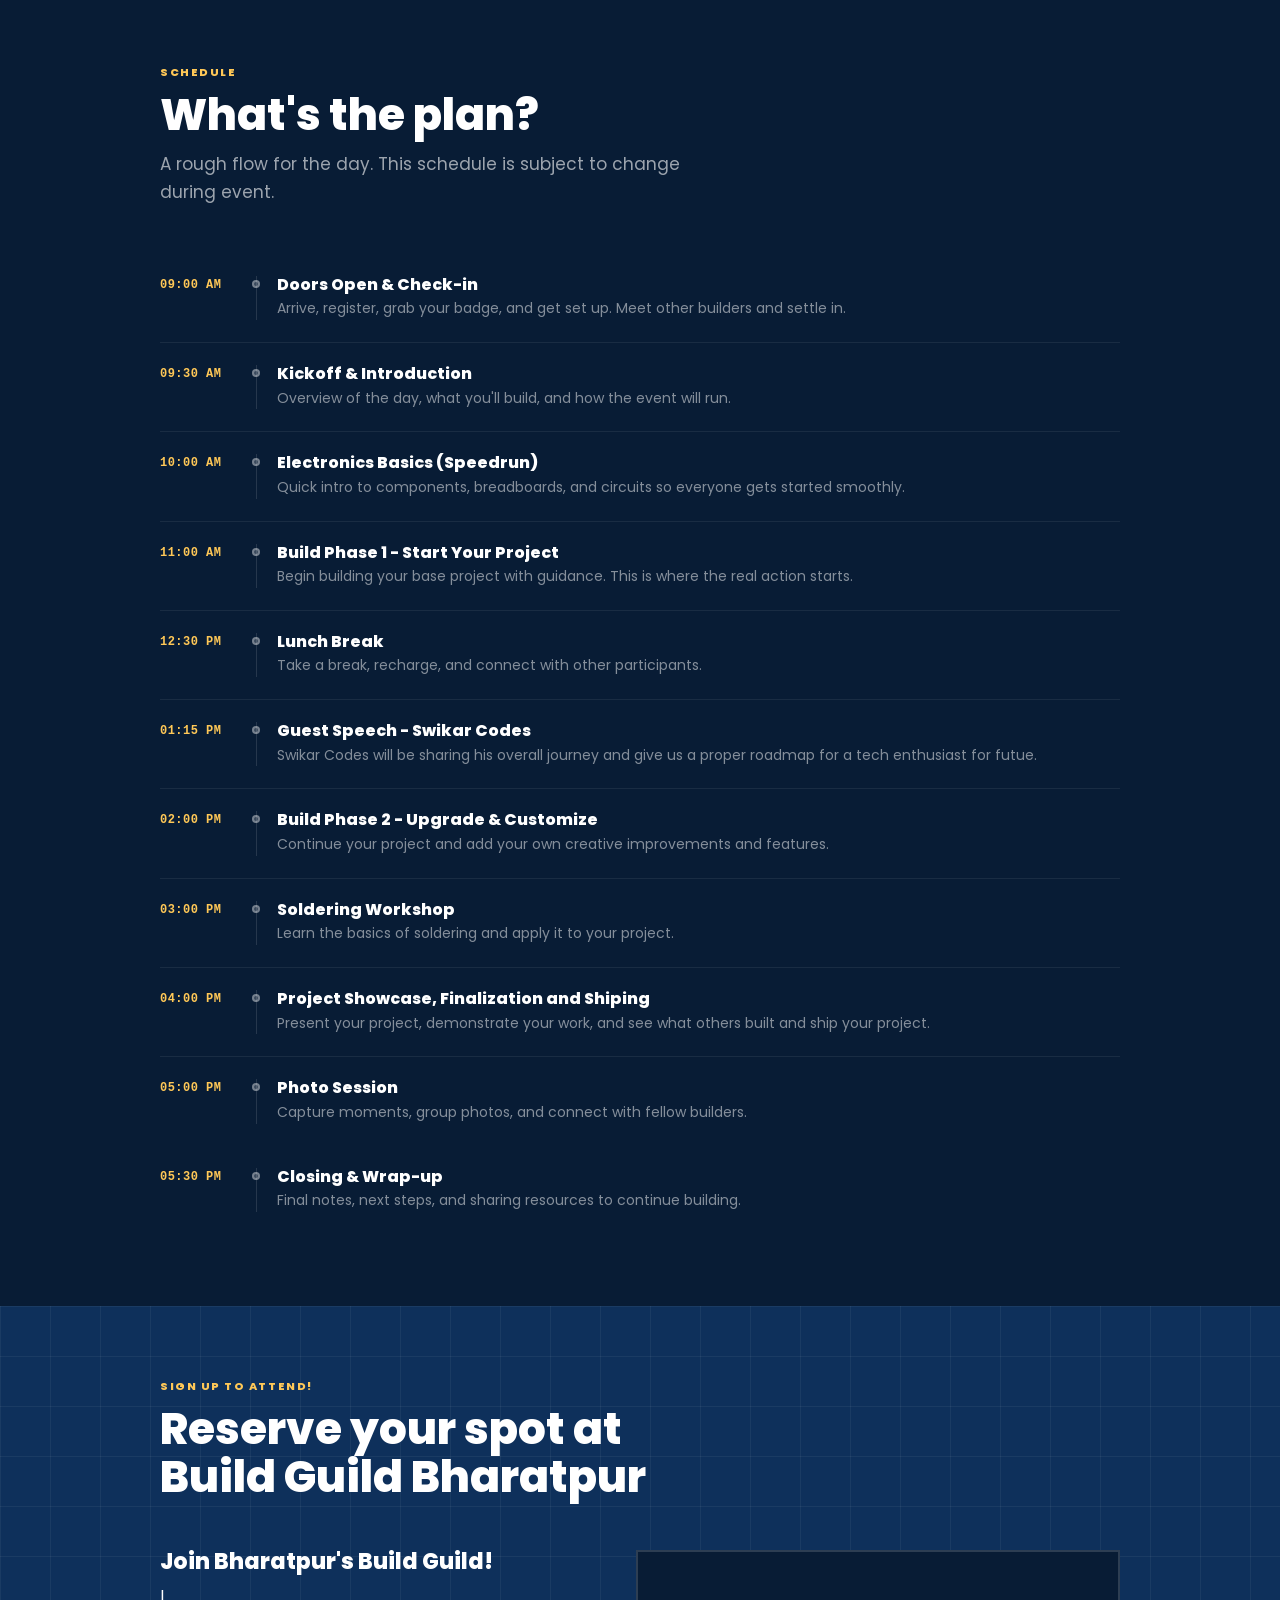
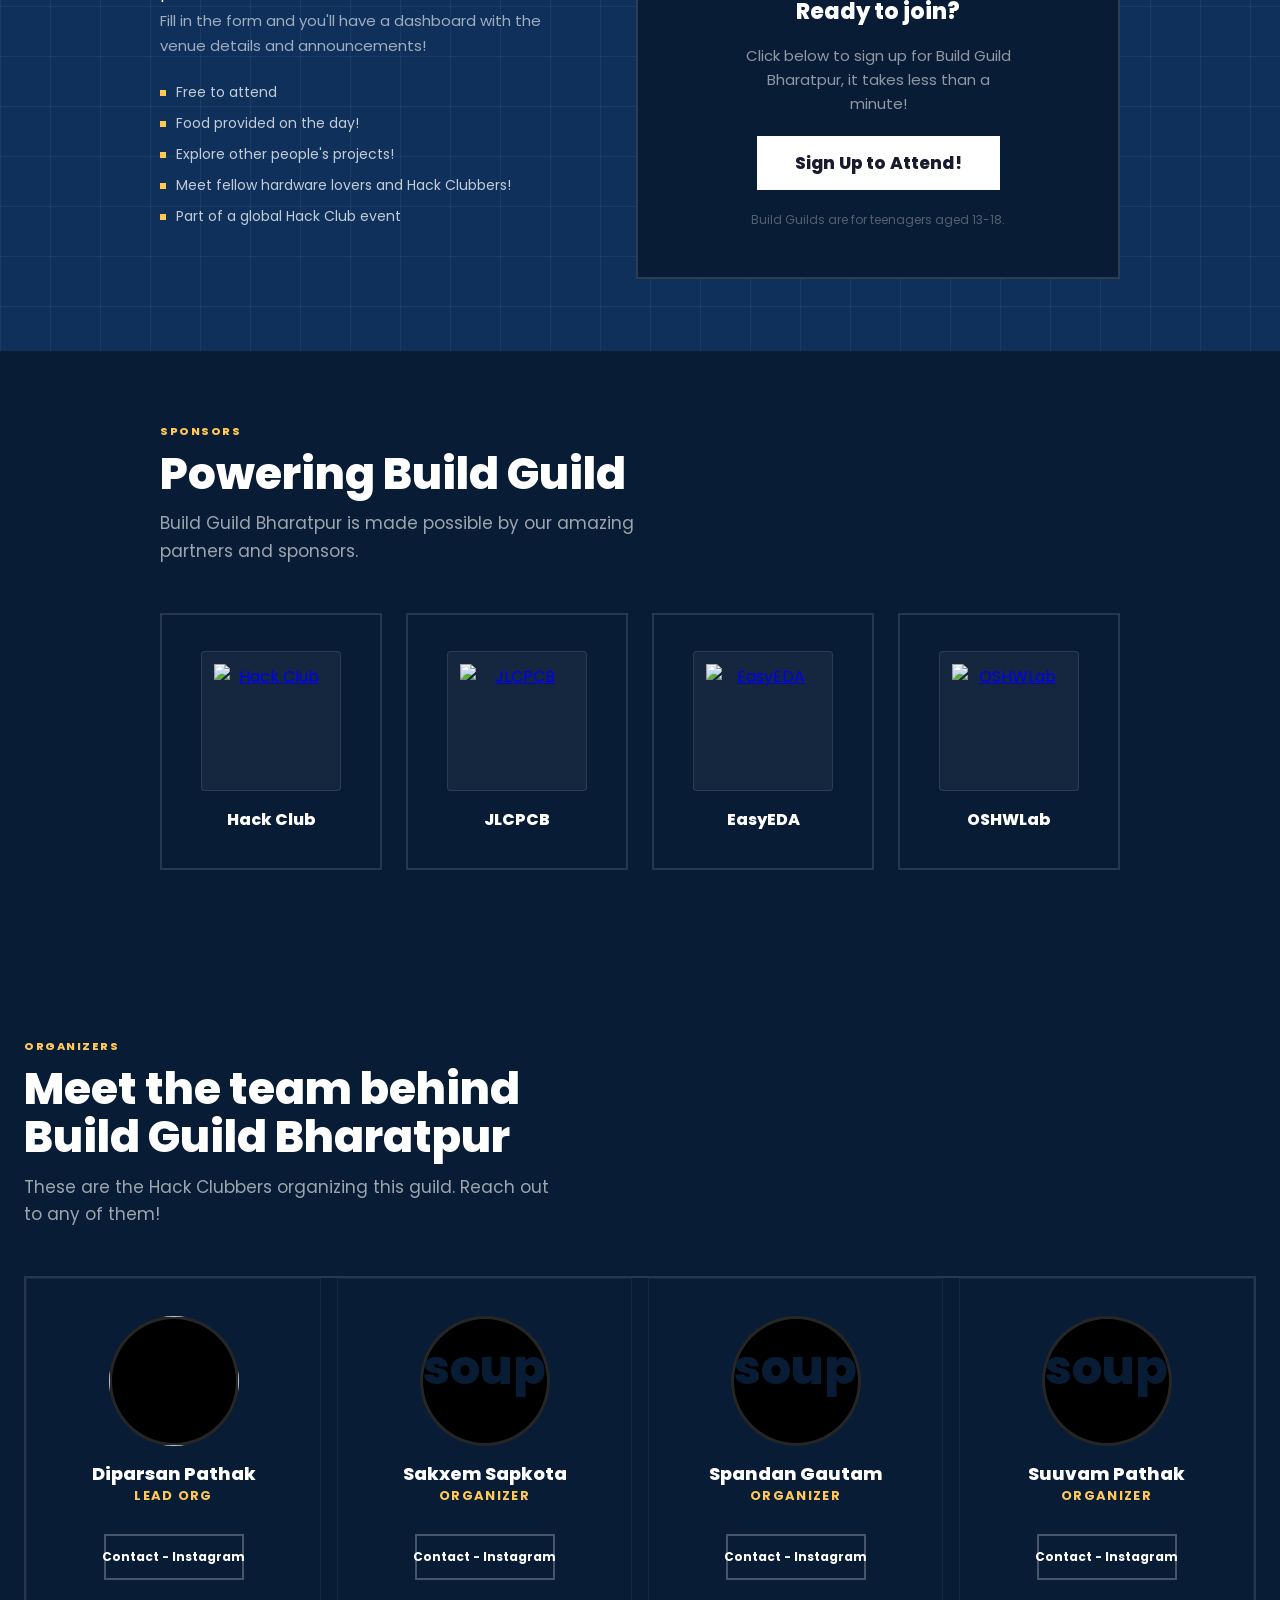
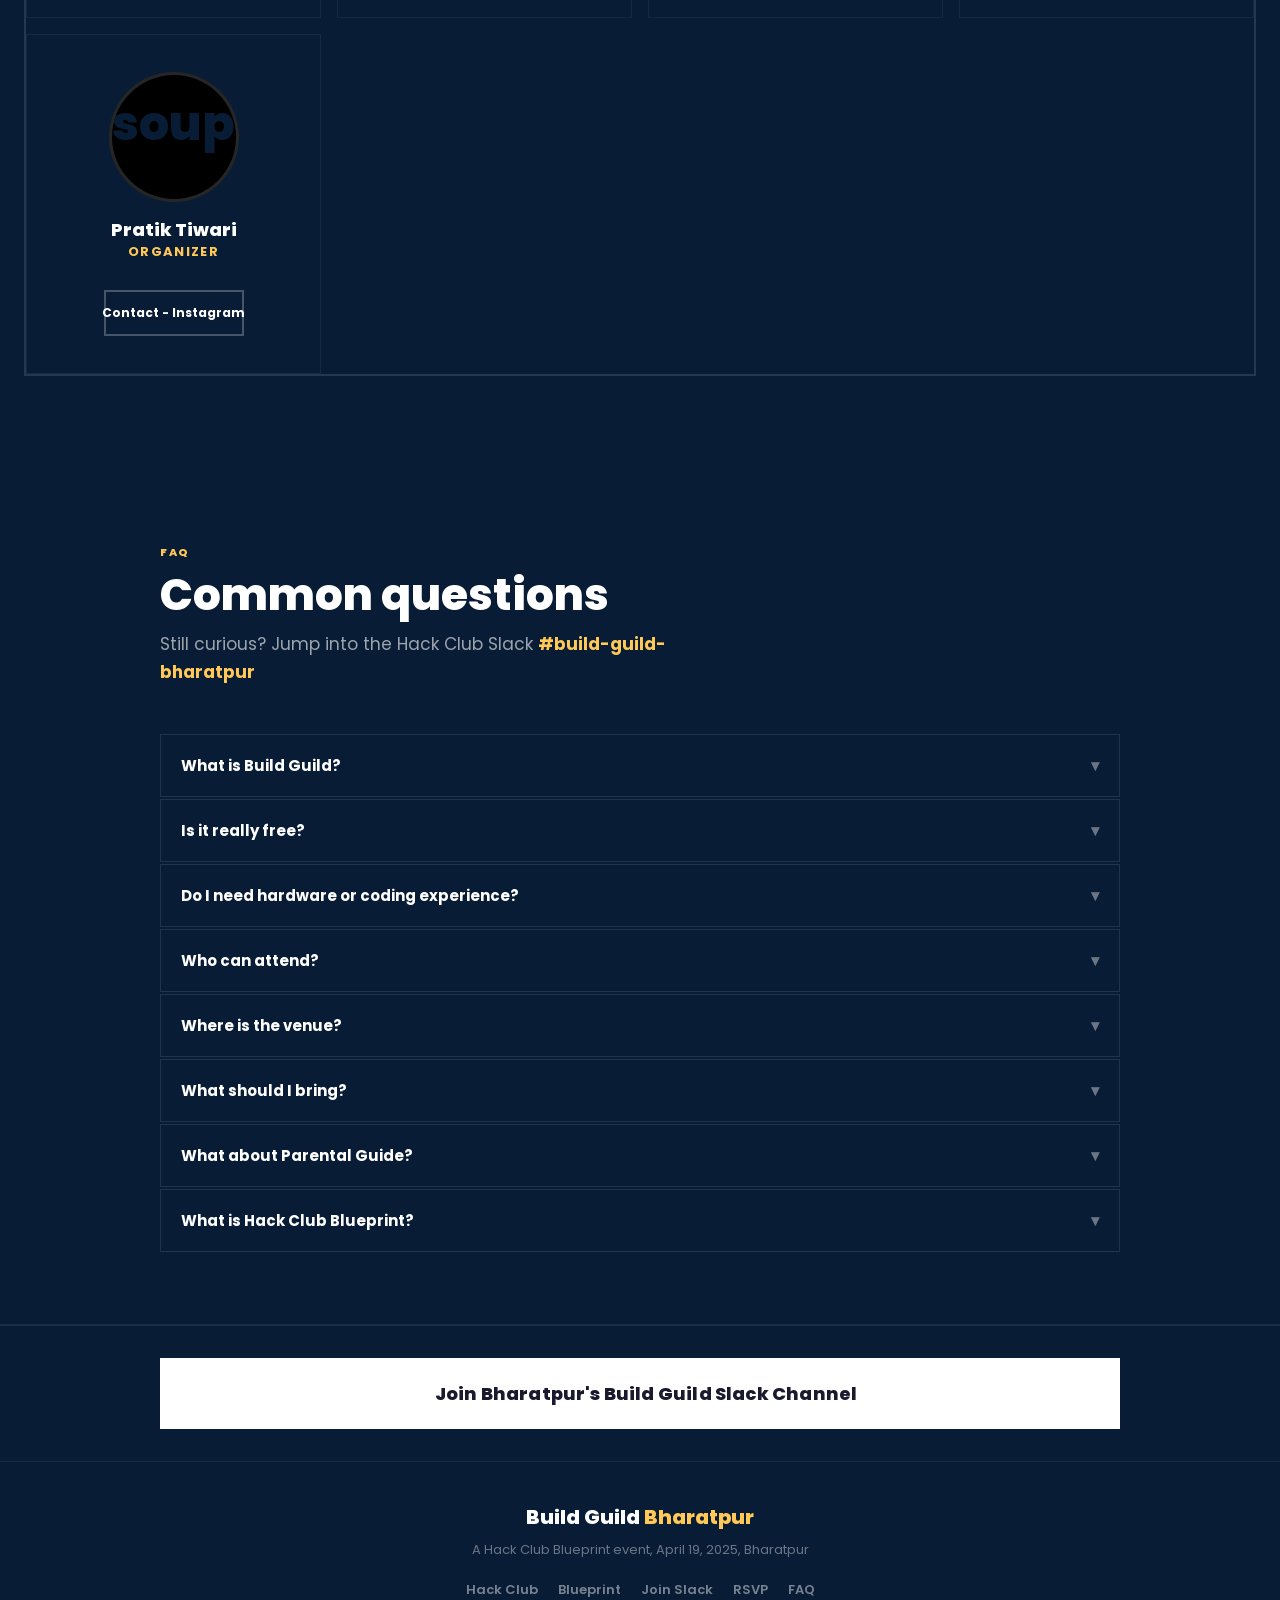
==== commit dc950f2a: "Update event details and schedule in index.html" ====
--- a/index.html
+++ b/index.html
@@ -34,7 +34,7 @@
   <div class="hero-subtitle">Bharatpur</div>
   <p>
     The world's largest week of hardware meetups coming to your city.
-    Join or start a guild, <strong>April 18</strong>
+    Join or start a guild, <strong>April 13 to 19th.</strong>
   </p>
   <div class="hero-actions">
     <a href="#rsvp" class="btn btn-primary">Join The Guild</a>
@@ -51,7 +51,7 @@
     </div>
 	    <div class="date-cell">
       <div class="date-cell-label">Venue</div>
-      <div class="date-cell-value">To Be Announced!</div>
+      <div class="date-cell-value">Swad Sadan Party Venue</div>
     </div>
   </div>
 </section>
@@ -89,6 +89,116 @@
     </div>
   </div>
 </section>
+<section class="section darker" id="agenda">
+  <div class="section-inner">
+    <div class="section-label">Schedule</div>
+    <h2>What's the plan?</h2>
+    <p class="section-lead">A rough flow for the day. This schedule is subject to change during event.</p>
+    <div class="agenda">
+      <div class="ag-item">
+        <div class="ag-time">09:00 AM</div>
+        <div class="ag-line"></div>
+        <div class="ag-body">
+          <h4>Doors Open & Check-in</h4>
+          <p>Arrive, register, grab your badge, and get set up. Meet other builders and settle in.</p>
+        </div>
+      </div>
+
+      <div class="ag-item">
+        <div class="ag-time">09:30 AM</div>
+        <div class="ag-line"></div>
+        <div class="ag-body">
+          <h4>Kickoff & Introduction</h4>
+          <p>Overview of the day, what you'll build, and how the event will run.</p>
+        </div>
+      </div>
+
+      <div class="ag-item">
+        <div class="ag-time">10:00 AM</div>
+        <div class="ag-line"></div>
+        <div class="ag-body">
+          <h4>Electronics Basics (Speedrun)</h4>
+          <p>Quick intro to components, breadboards, and circuits so everyone gets started smoothly.</p>
+        </div>
+      </div>
+
+      <div class="ag-item">
+        <div class="ag-time">11:00 AM</div>
+        <div class="ag-line"></div>
+        <div class="ag-body">
+          <h4>Build Phase 1 - Start Your Project</h4>
+          <p>Begin building your base project with guidance. This is where the real action starts.</p>
+        </div>
+      </div>
+
+      <div class="ag-item">
+        <div class="ag-time">12:30 PM</div>
+        <div class="ag-line"></div>
+        <div class="ag-body">
+          <h4>Lunch Break</h4>
+          <p>Take a break, recharge, and connect with other participants.</p>
+        </div>
+      </div>
+
+      <div class="ag-item">
+        <div class="ag-time">01:15 PM</div>
+        <div class="ag-line"></div>
+        <div class="ag-body">
+          <h4>Guest Speech - Swikar Codes</h4>
+          <p>Swikar Codes will be sharing his overall journey and give us a proper roadmap for a tech enthusiast for futue.</p>
+        </div>
+      </div>
+
+      <div class="ag-item">
+        <div class="ag-time">02:00 PM</div>
+        <div class="ag-line"></div>
+        <div class="ag-body">
+          <h4>Build Phase 2 - Upgrade & Customize</h4>
+          <p>Continue your project and add your own creative improvements and features.</p>
+        </div>
+      </div>
+
+      <div class="ag-item">
+        <div class="ag-time">03:00 PM</div>
+        <div class="ag-line"></div>
+        <div class="ag-body">
+          <h4>Soldering Workshop</h4>
+          <p>Learn the basics of soldering and apply it to your project.</p>
+        </div>
+      </div>
+
+      <div class="ag-item">
+        <div class="ag-time">04:00 PM</div>
+        <div class="ag-line"></div>
+        <div class="ag-body">
+          <h4>Project Showcase, Finalization and Shiping</h4>
+          <p>Present your project, demonstrate your work, and see what others built and ship your project.</p>
+        </div>
+      </div>
+
+      <div class="ag-item">
+        <div class="ag-time">05:00 PM</div>
+        <div class="ag-line"></div>
+        <div class="ag-body">
+          <h4>Photo Session</h4>
+          <p>Capture moments, group photos, and connect with fellow builders.</p>
+        </div>
+      </div>
+      </div>
+
+      <div class="ag-item">
+        <div class="ag-time">05:30 PM</div>
+        <div class="ag-line"></div>
+        <div class="ag-body">
+          <h4>Closing & Wrap-up</h4>
+          <p>Final notes, next steps, and sharing resources to continue building.</p>
+        </div>
+      </div>
+
+    </div>
+  </div>
+</section>
+
 <section class="section grid-bg" id="rsvp">
   <div class="section-inner">
     <div class="section-label">Sign Up to Attend!</div>
@@ -177,17 +287,6 @@
   </div>
         <a href="https://www.instagram.com/suck.xem" class="org-contact">Contact - Instagram</a>
       </div>
-
-      <div class="org-card">
-  <div class="org-pfp">
-    <img src="https://media.discordapp.net/attachments/1475120375040966801/1491372271871201330/suiii_1.png?ex=69d77429&is=69d622a9&hm=7c9bf8b6c6e93bb7ba03df5d30d0362a9d47fdb25bf24b54d8e45638dc606415&=&format=webp&quality=lossless&width=595&height=581" alt="soup" />
-  </div>
-  <div>
-    <div class="org-name">Suvam Pathak</div>
-    <div class="org-post">Organizer</div>
-  </div>
-        <a href="https://www.instagram.com/suvam6_7" class="org-contact">Contact - Instagram</a>
-      </div>
     
        <div class="org-card">
   <div class="org-pfp">
@@ -200,6 +299,16 @@
         <a href="https://www.instagram.com/nad__naps__17" class="org-contact">Contact - Instagram</a>
       </div>
 
+      <div class="org-card">
+  <div class="org-pfp">
+    <img src="https://media.discordapp.net/attachments/1475120375040966801/1491372271871201330/suiii_1.png?ex=69d77429&is=69d622a9&hm=7c9bf8b6c6e93bb7ba03df5d30d0362a9d47fdb25bf24b54d8e45638dc606415&=&format=webp&quality=lossless&width=595&height=581" alt="soup" />
+  </div>
+  <div>
+    <div class="org-name">Suuvam Pathak</div>
+    <div class="org-post">Organizer</div>
+  </div>
+        <a href="https://www.instagram.com/suvam6_7" class="org-contact">Contact - Instagram</a>
+      </div>
 
       <div class="org-card">
   <div class="org-pfp">
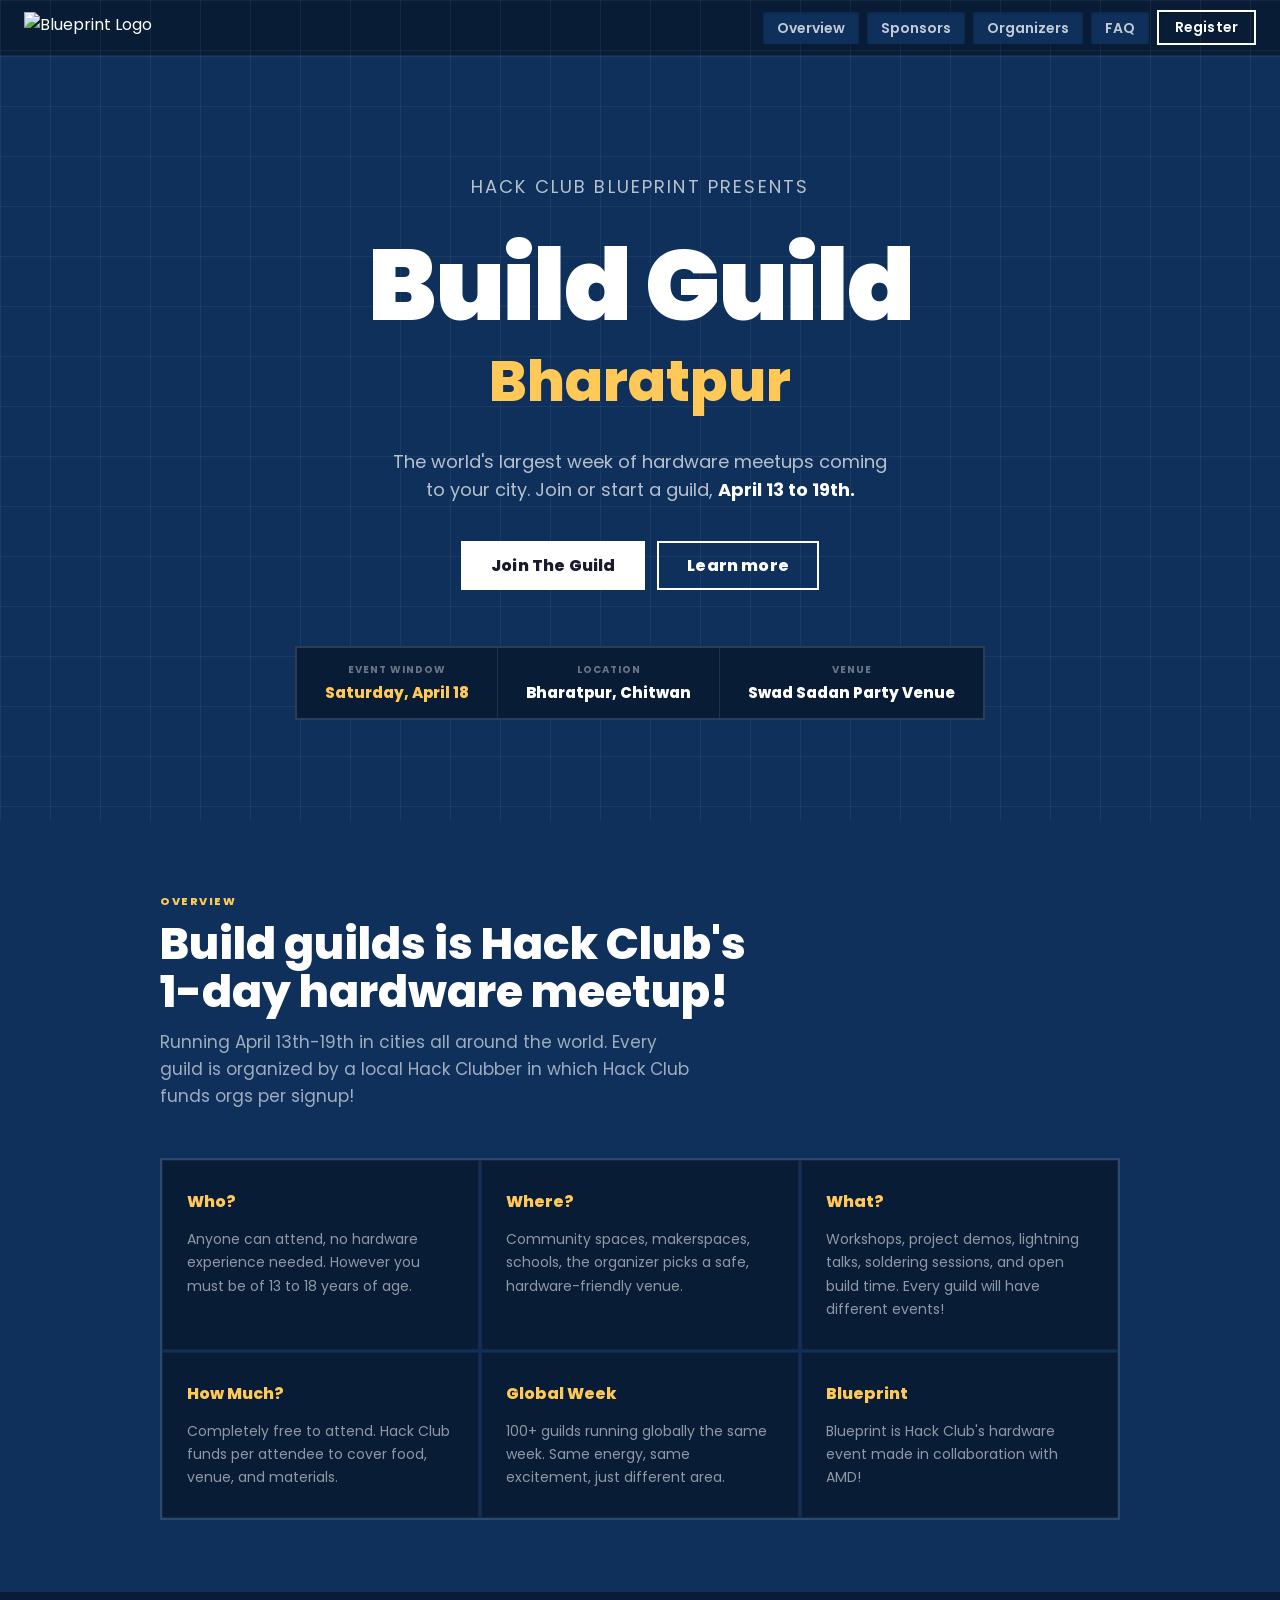
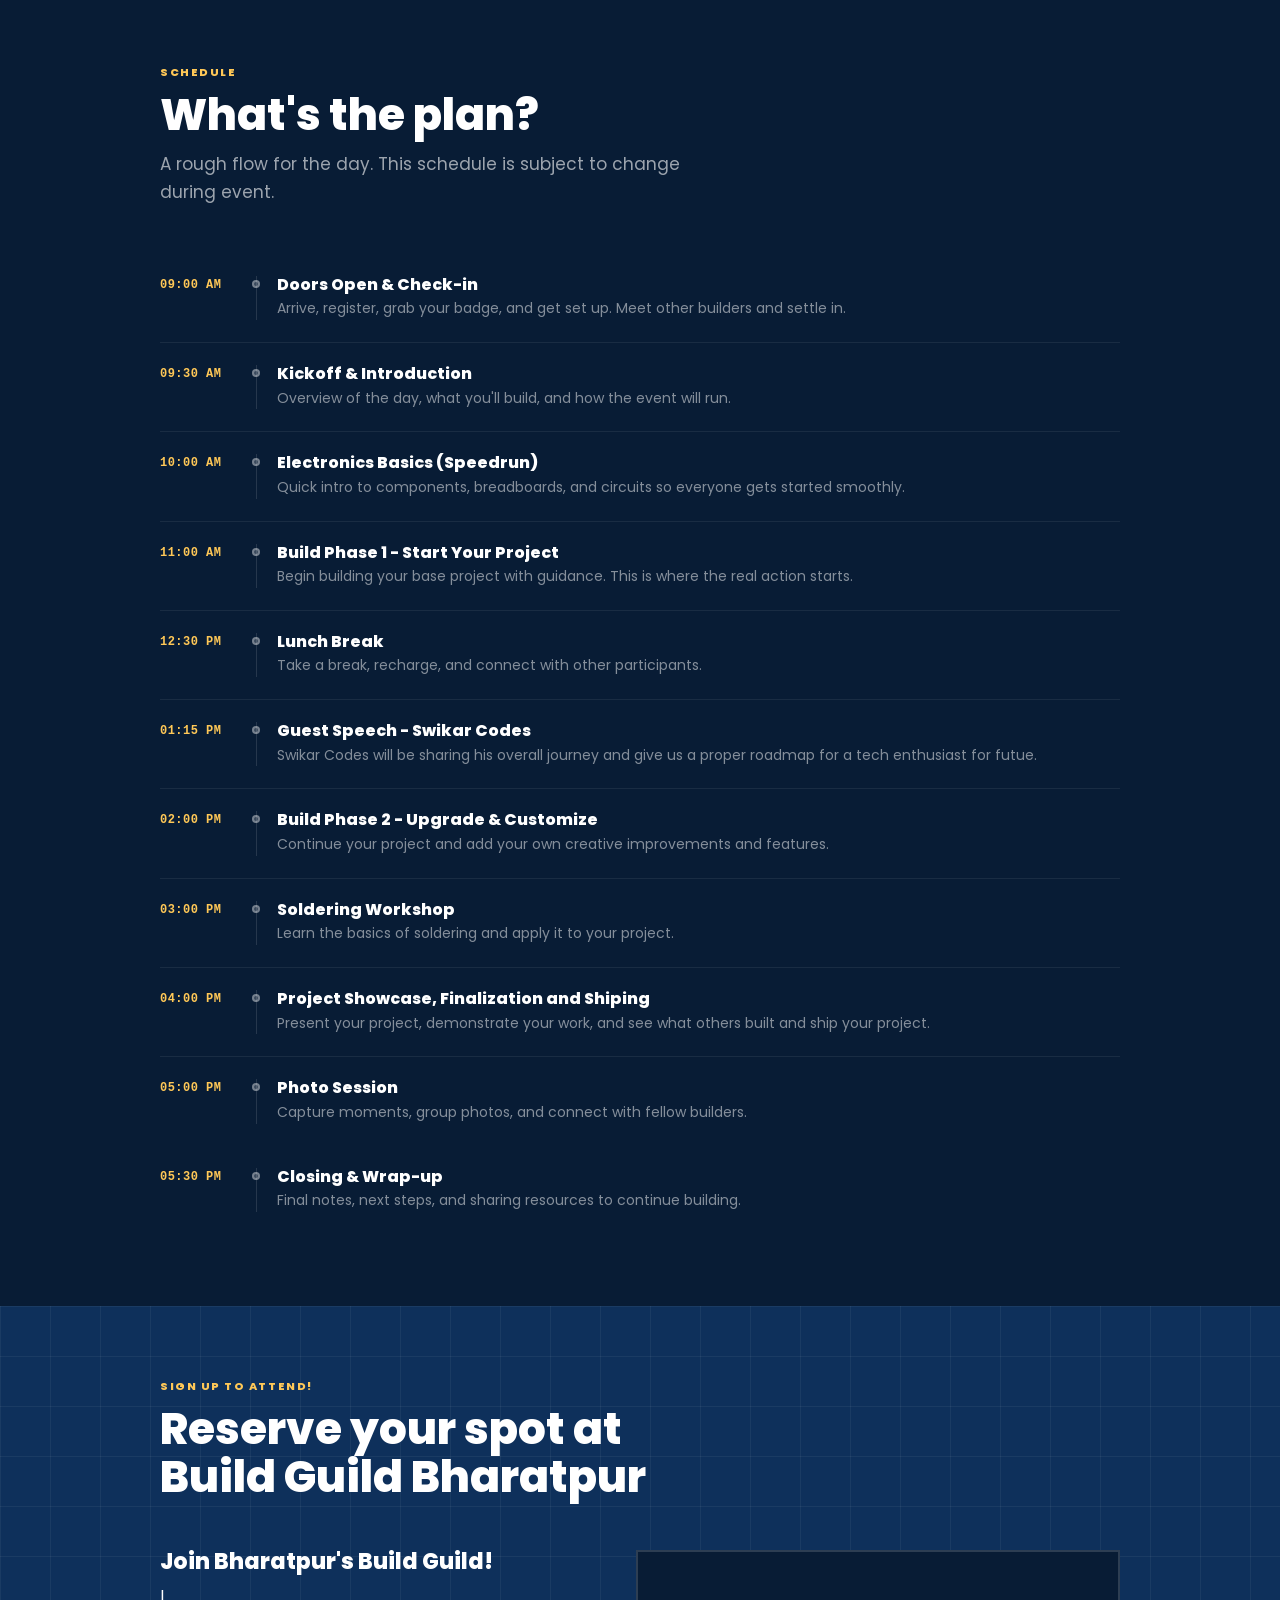
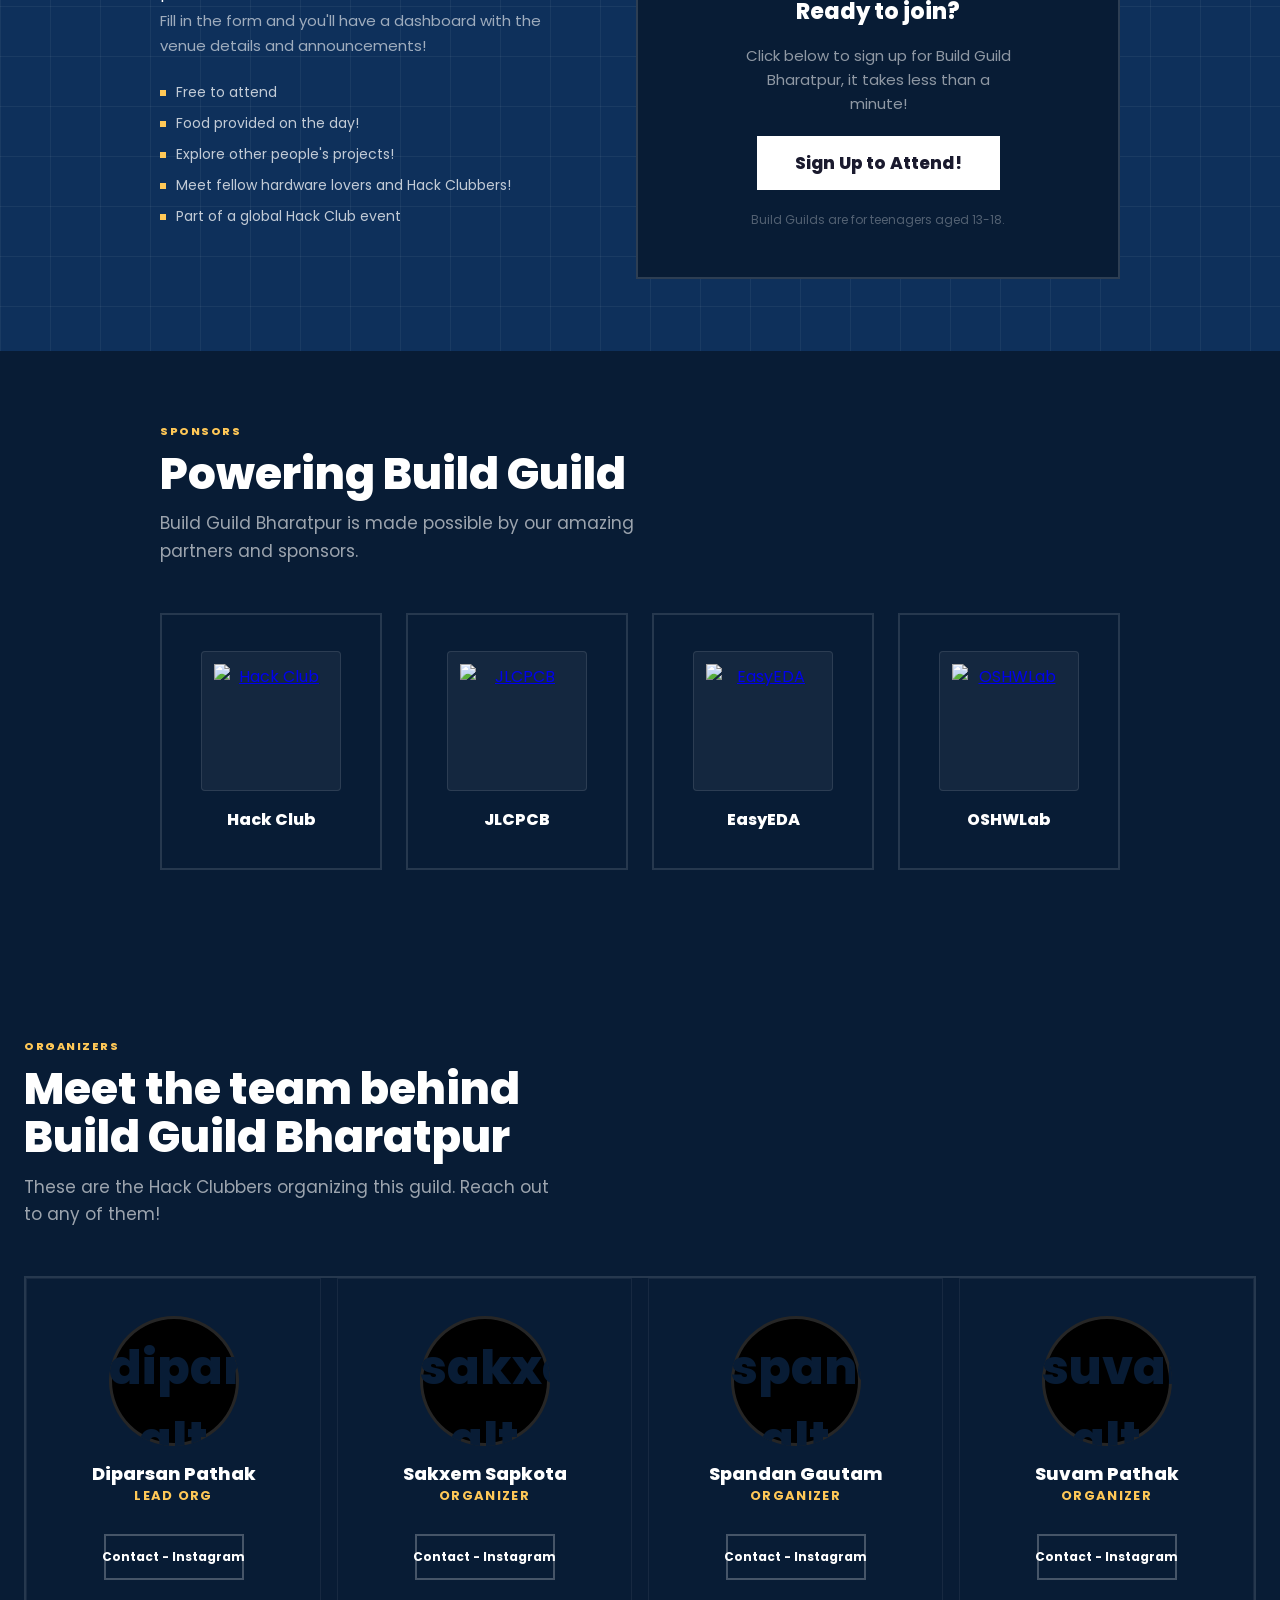
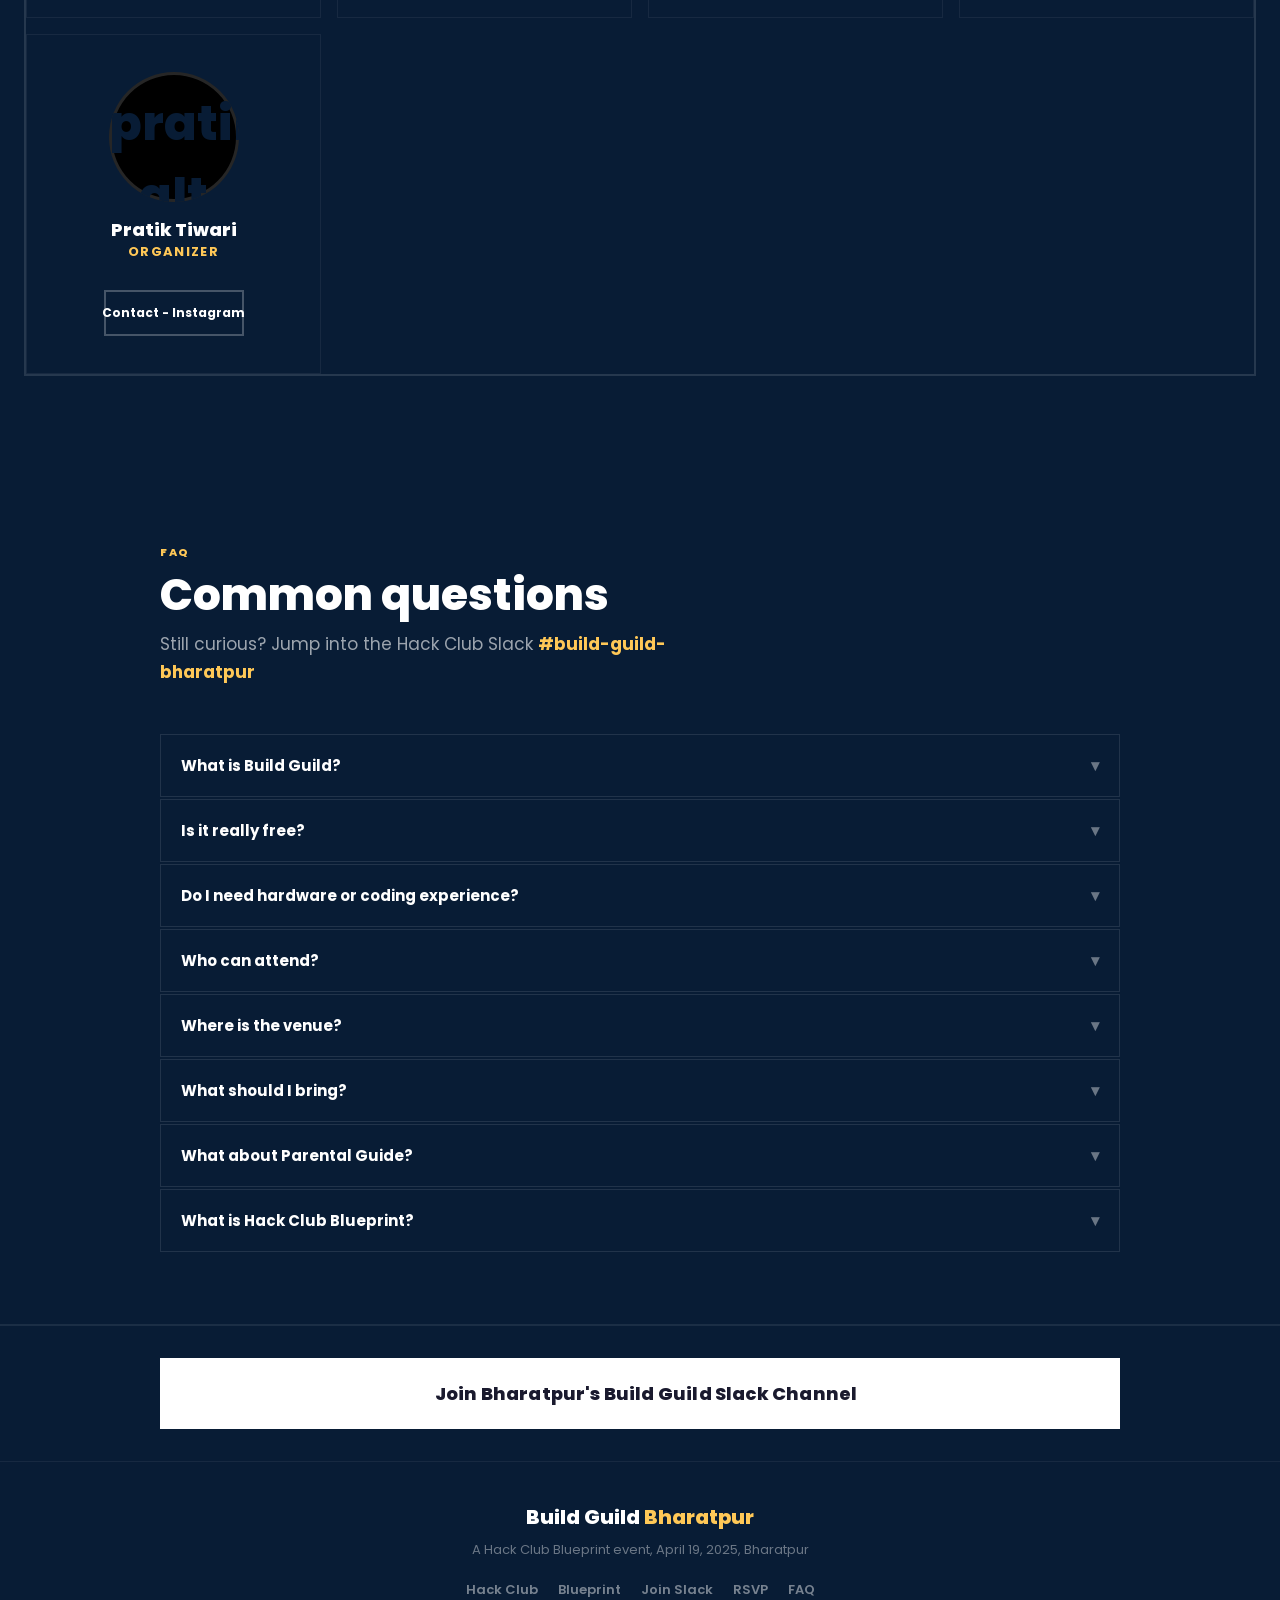
==== commit 0fcf3132: "Changed Images Links" ====
--- a/index.html
+++ b/index.html
@@ -268,7 +268,7 @@
 
       <div class="org-card">
   <div class="org-pfp">
-    <img src="https://media.discordapp.net/attachments/1475120375040966801/1476262613926154501/diparshan.png?ex=69d73272&is=69d5e0f2&hm=ca452425bf2acb7a18ab9c904e17adc8343a31759feb3c94590793aff51f6599&=&format=webp&quality=lossless&width=523&height=696"/>
+    <img src="http://i.ibb.co/PvZRkzP1/image.png" alt="diparsan-alt"/>
   </div>
   <div>
     <div class="org-name">Diparsan Pathak</div>
@@ -279,7 +279,7 @@
 
       <div class="org-card">
   <div class="org-pfp">
-    <img src="https://media.discordapp.net/attachments/1475120375040966801/1491371298109128796/shiiii.png?ex=69d77341&is=69d621c1&hm=59e0f62ef28e9b9cfc6468e58bc346e26090c545a2b331668315e4ced352958b&=&format=webp&quality=lossless&width=471&height=555" alt="soup" />
+    <img src="https://i.ibb.co/nMBD0zKD/image.png" alt="sakxem-alt" />
   </div>
   <div>
     <div class="org-name">Sakxem Sapkota</div>
@@ -290,7 +290,7 @@
     
        <div class="org-card">
   <div class="org-pfp">
-    <img src="https://media.discordapp.net/attachments/1475120375040966801/1491370912979619900/spuop.png?ex=69d772e5&is=69d62165&hm=8627c8584ba3eb4c2059d43b41428ffb182d42b527a51ce011cc4750eb4d347d&=&format=webp&quality=lossless&width=454&height=543" alt="soup" />
+    <img src="https://i.ibb.co/gn5JyWb/image.png" alt="spandan-alt" />
   </div>
   <div>
     <div class="org-name">Spandan Gautam</div>
@@ -301,10 +301,10 @@
 
       <div class="org-card">
   <div class="org-pfp">
-    <img src="https://media.discordapp.net/attachments/1475120375040966801/1491372271871201330/suiii_1.png?ex=69d77429&is=69d622a9&hm=7c9bf8b6c6e93bb7ba03df5d30d0362a9d47fdb25bf24b54d8e45638dc606415&=&format=webp&quality=lossless&width=595&height=581" alt="soup" />
-  </div>
-  <div>
-    <div class="org-name">Suuvam Pathak</div>
+    <img src="https://i.ibb.co/spCrc79D/image.png" alt="suvam-alt" />
+  </div>
+  <div>
+    <div class="org-name">Suvam Pathak</div>
     <div class="org-post">Organizer</div>
   </div>
         <a href="https://www.instagram.com/suvam6_7" class="org-contact">Contact - Instagram</a>
@@ -312,7 +312,7 @@
 
       <div class="org-card">
   <div class="org-pfp">
-    <img src="https://media.discordapp.net/attachments/1475120375040966801/1491372966833819909/pratik_1.png?ex=69d774cf&is=69d6234f&hm=04fc40136da9640c5b0fdd46cb0b49c7ad4b815c9f07e34473957aa6f293d2ce&=&format=webp&quality=lossless&width=379&height=465" alt="soup" />
+    <img src="https://i.ibb.co/bMmFp0J3/image.png" alt="pratik-alt" />
   </div>
   <div>
     <div class="org-name">Pratik Tiwari</div>
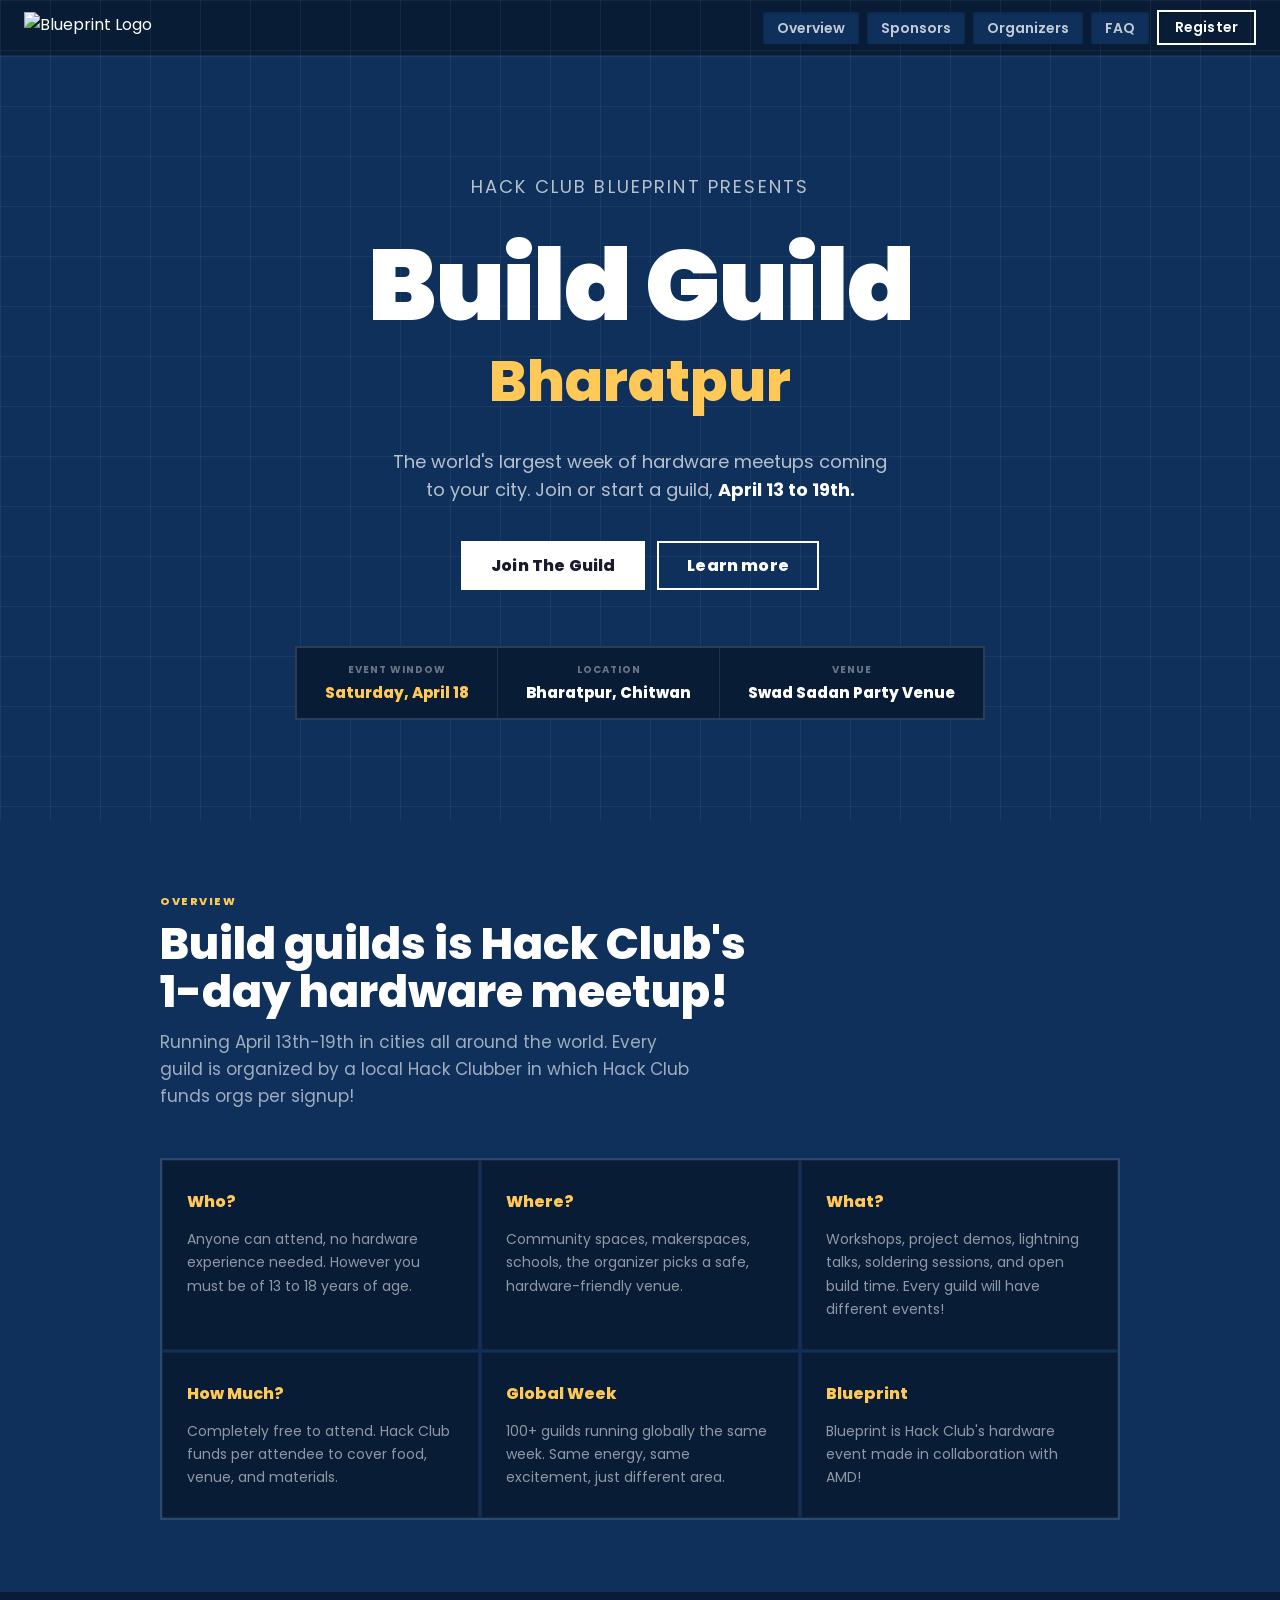
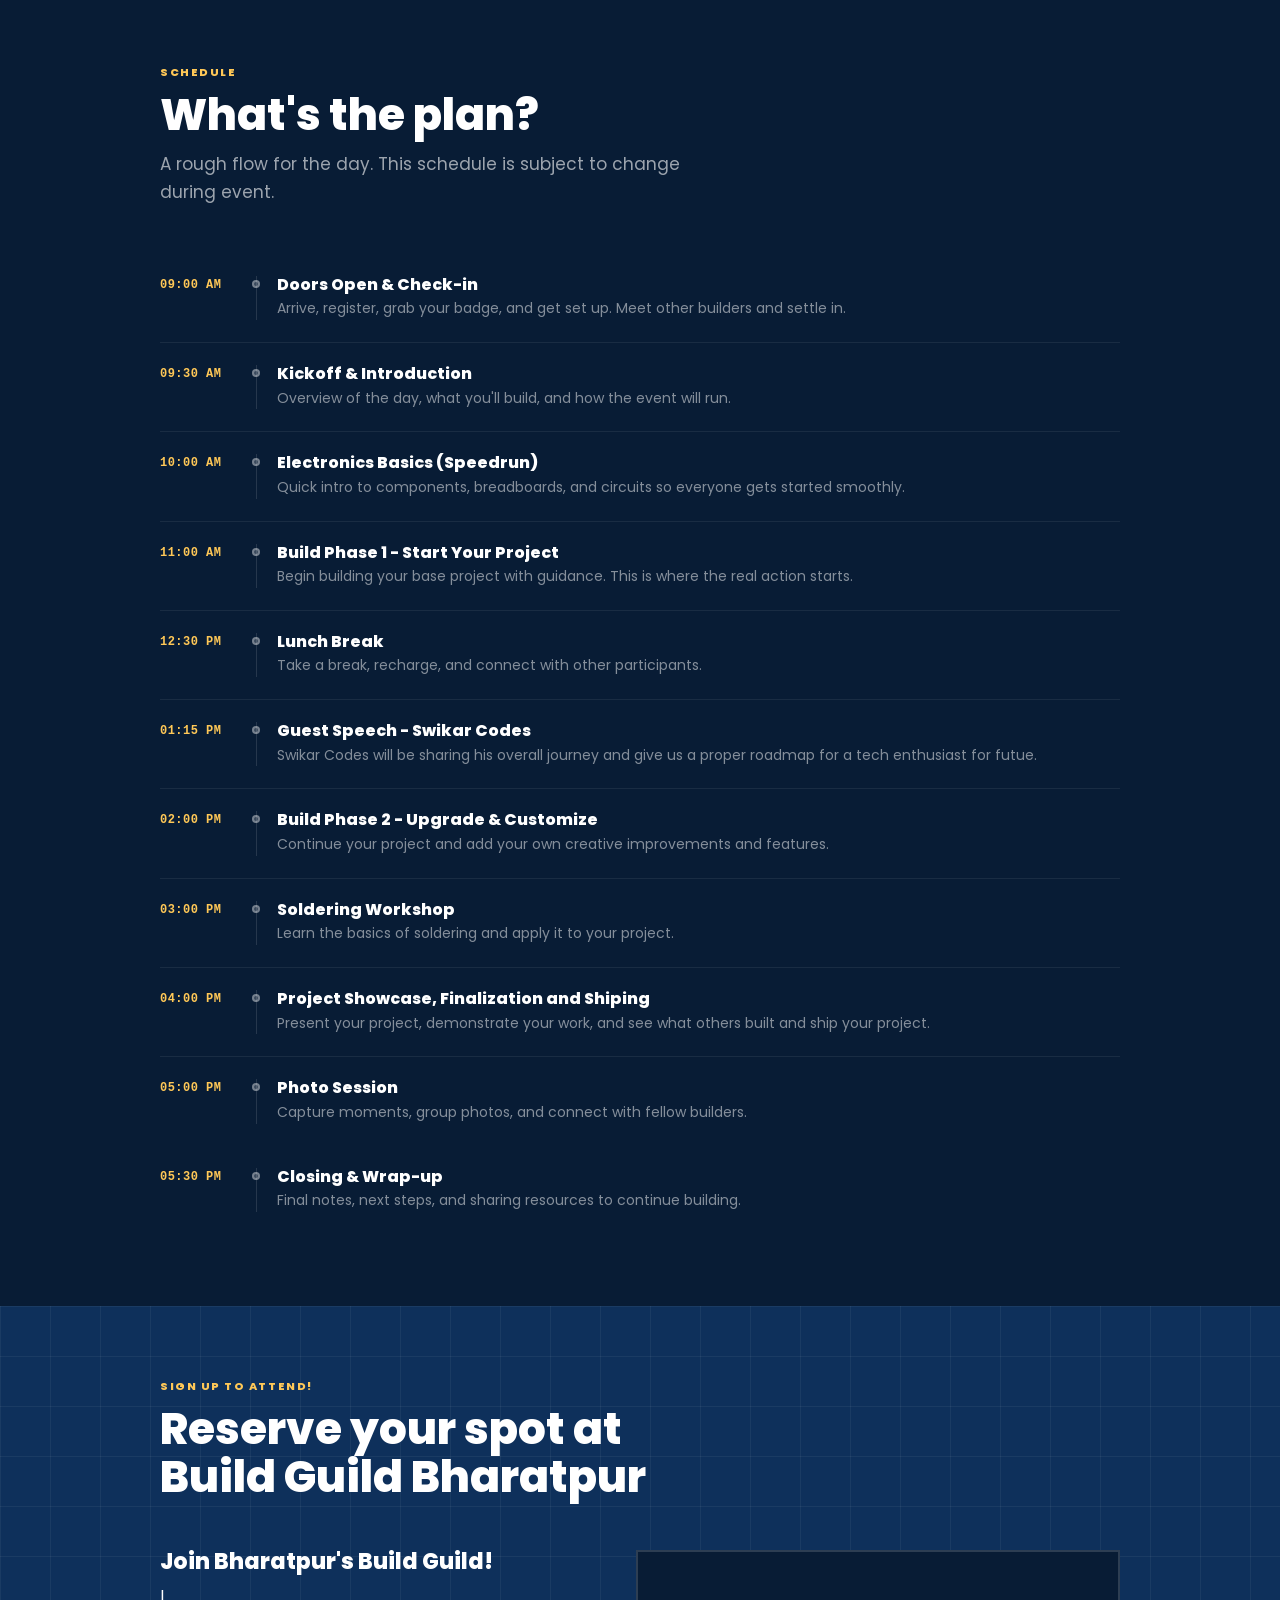
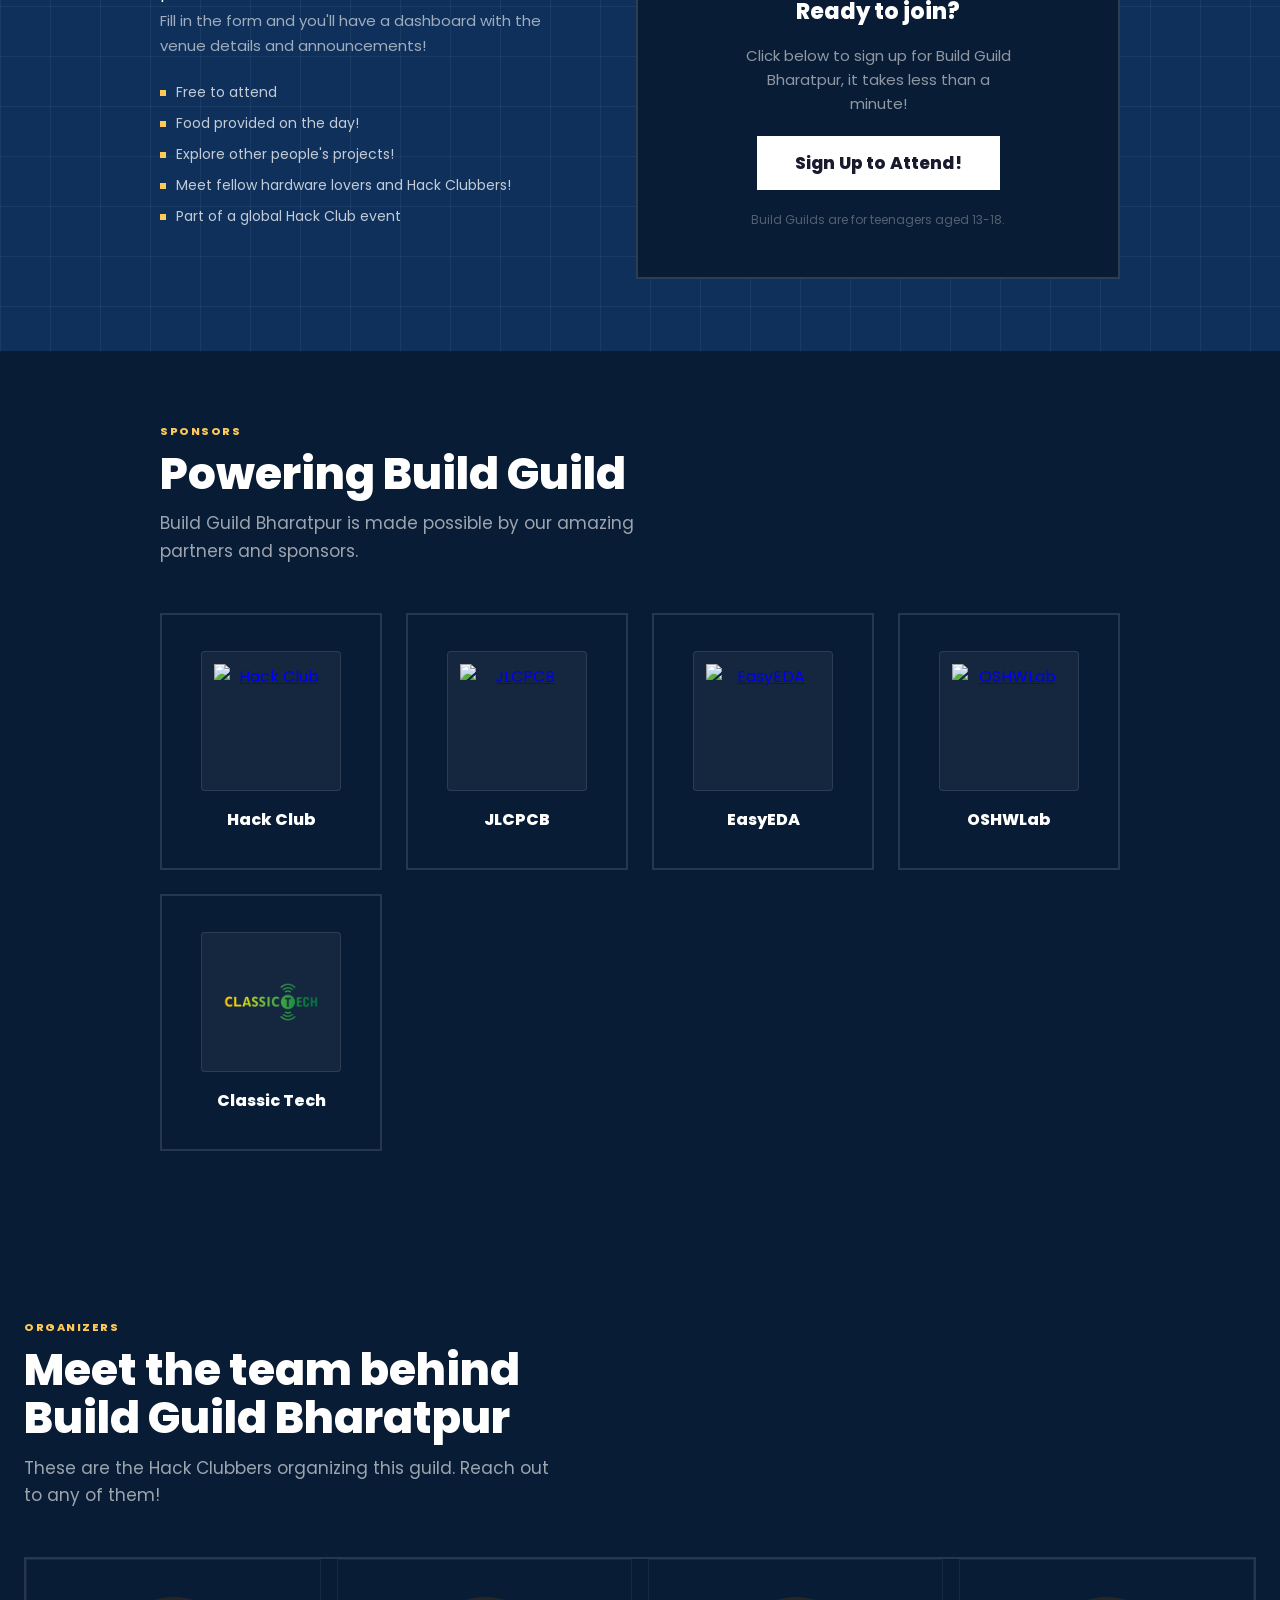
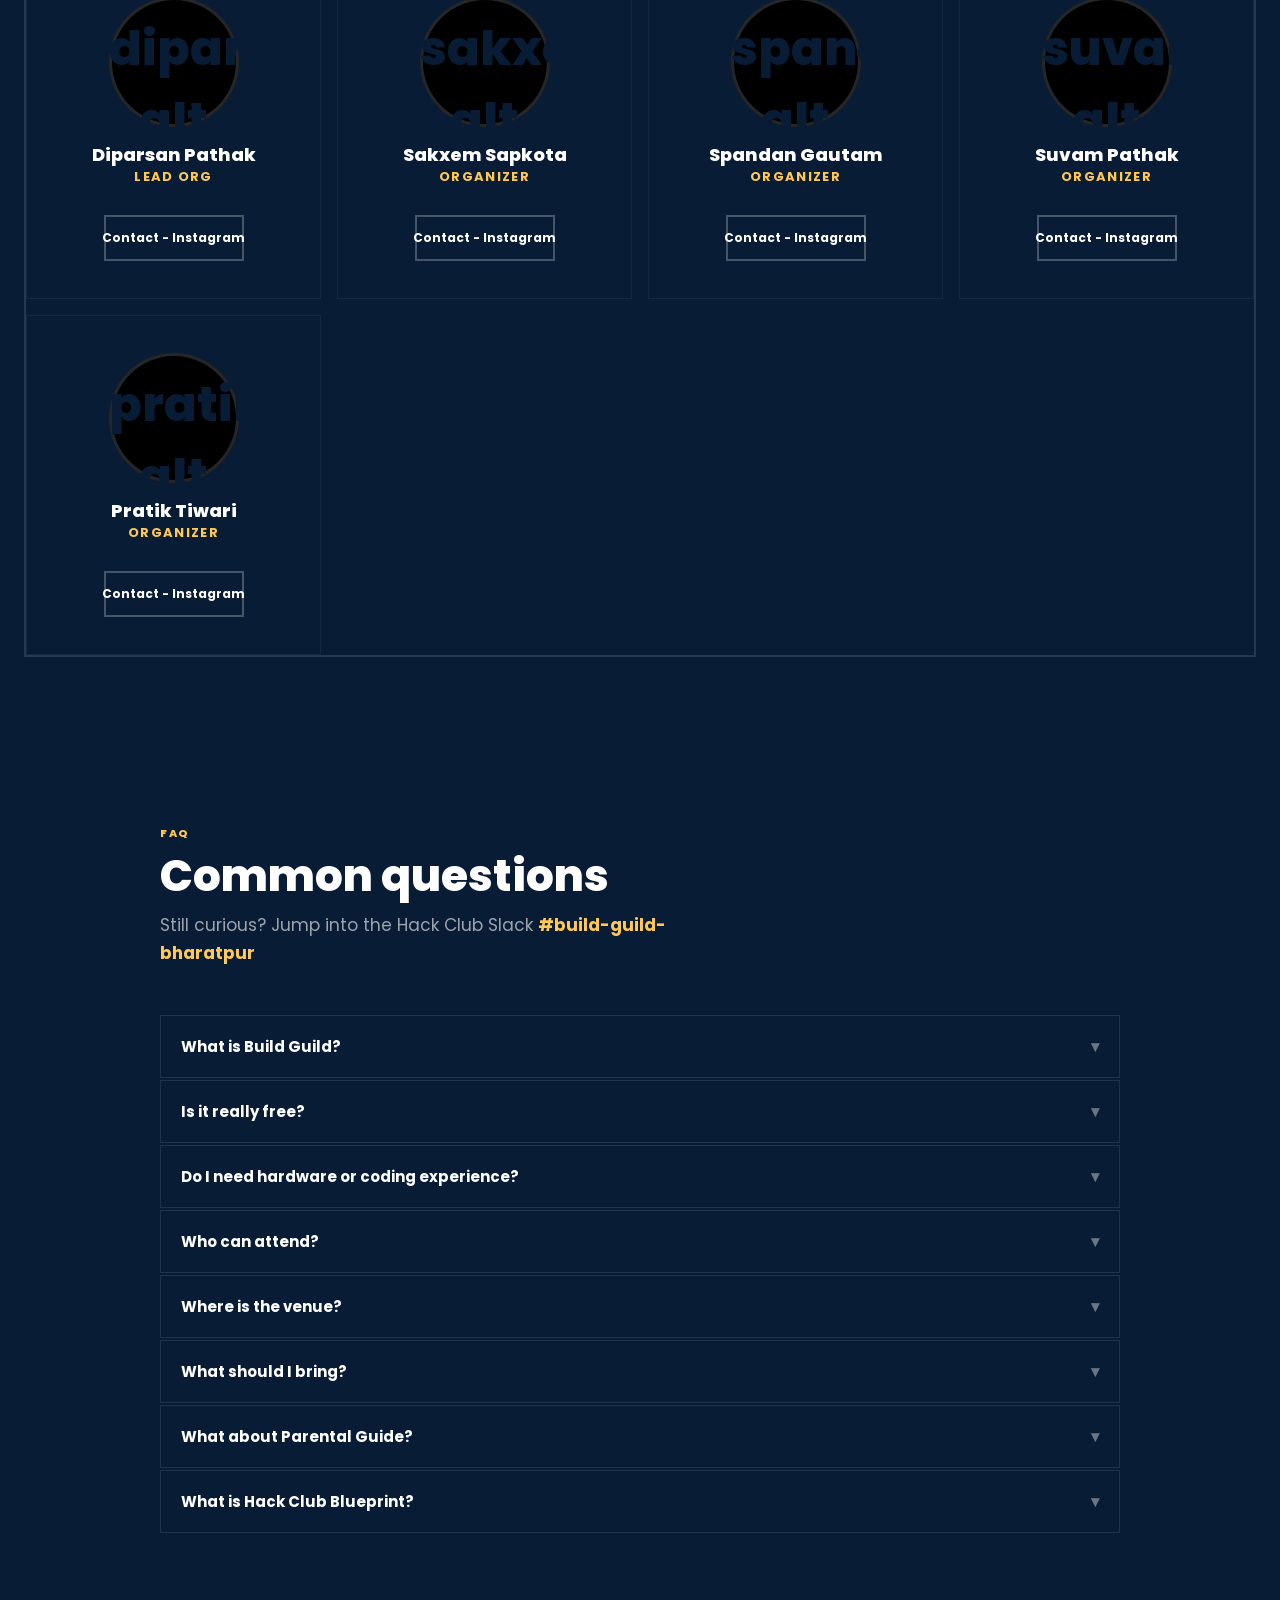
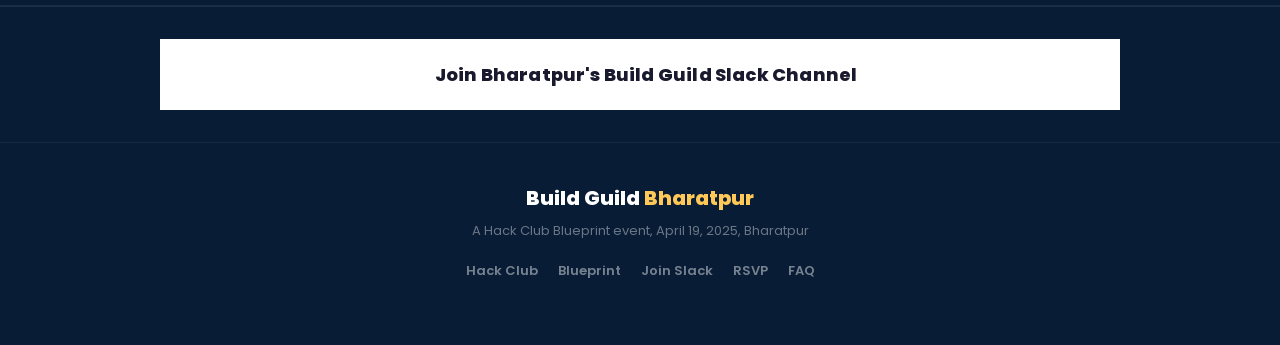
==== commit f6a84299: "Added ClassicTech as sponsor" ====
--- a/index.html
+++ b/index.html
@@ -255,6 +255,12 @@
         </a>
         <div class="sponsor-name"><a href="https://oshwlab.com/">OSHWLab</a></div>
       </div>
+      <div class="sponsor-card">
+        <a href="https://classic.com.np/" class="sponsor-logo-img">
+          <img src="./classic_tech.png" alt="Classic Tech" />
+        </a>
+        <div class="sponsor-name"><a href="https://classic.com.np/">Classic Tech</a></div>
+      </div>
     </div>
   </div>
 </section>
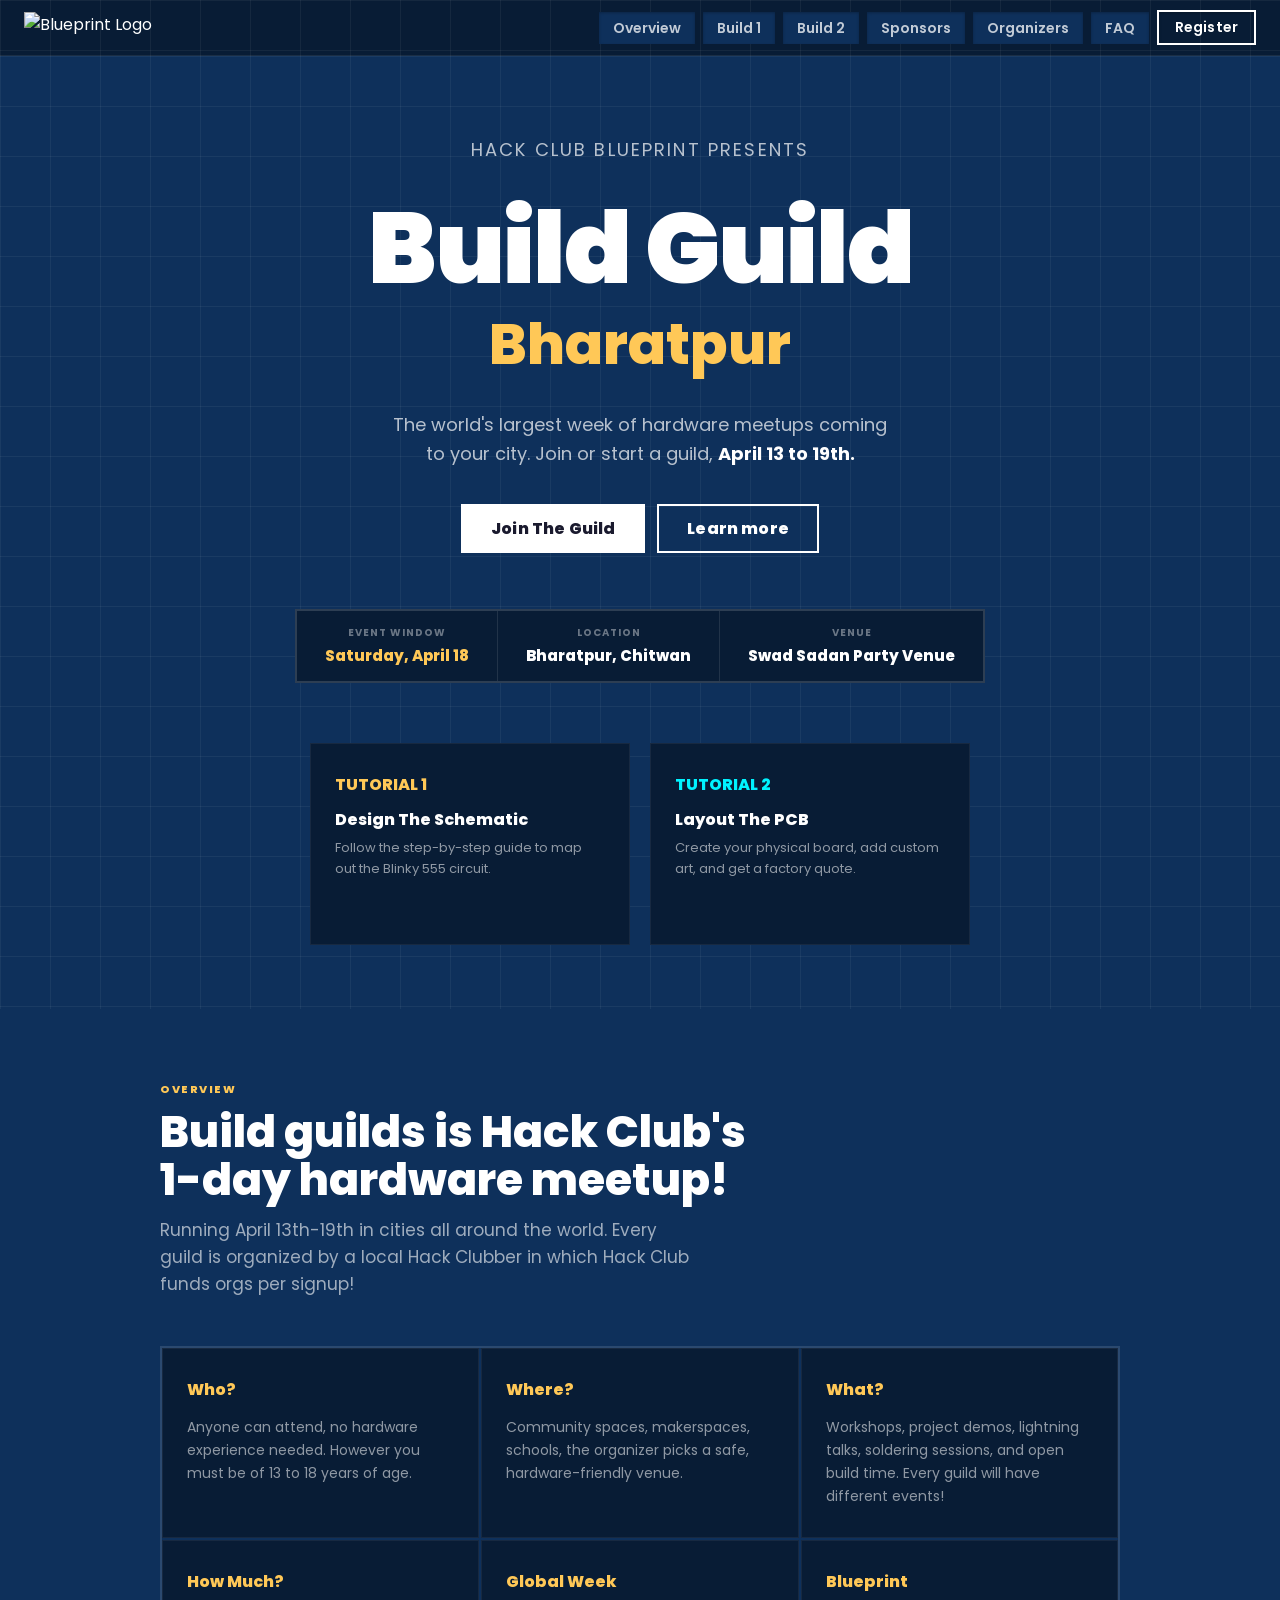
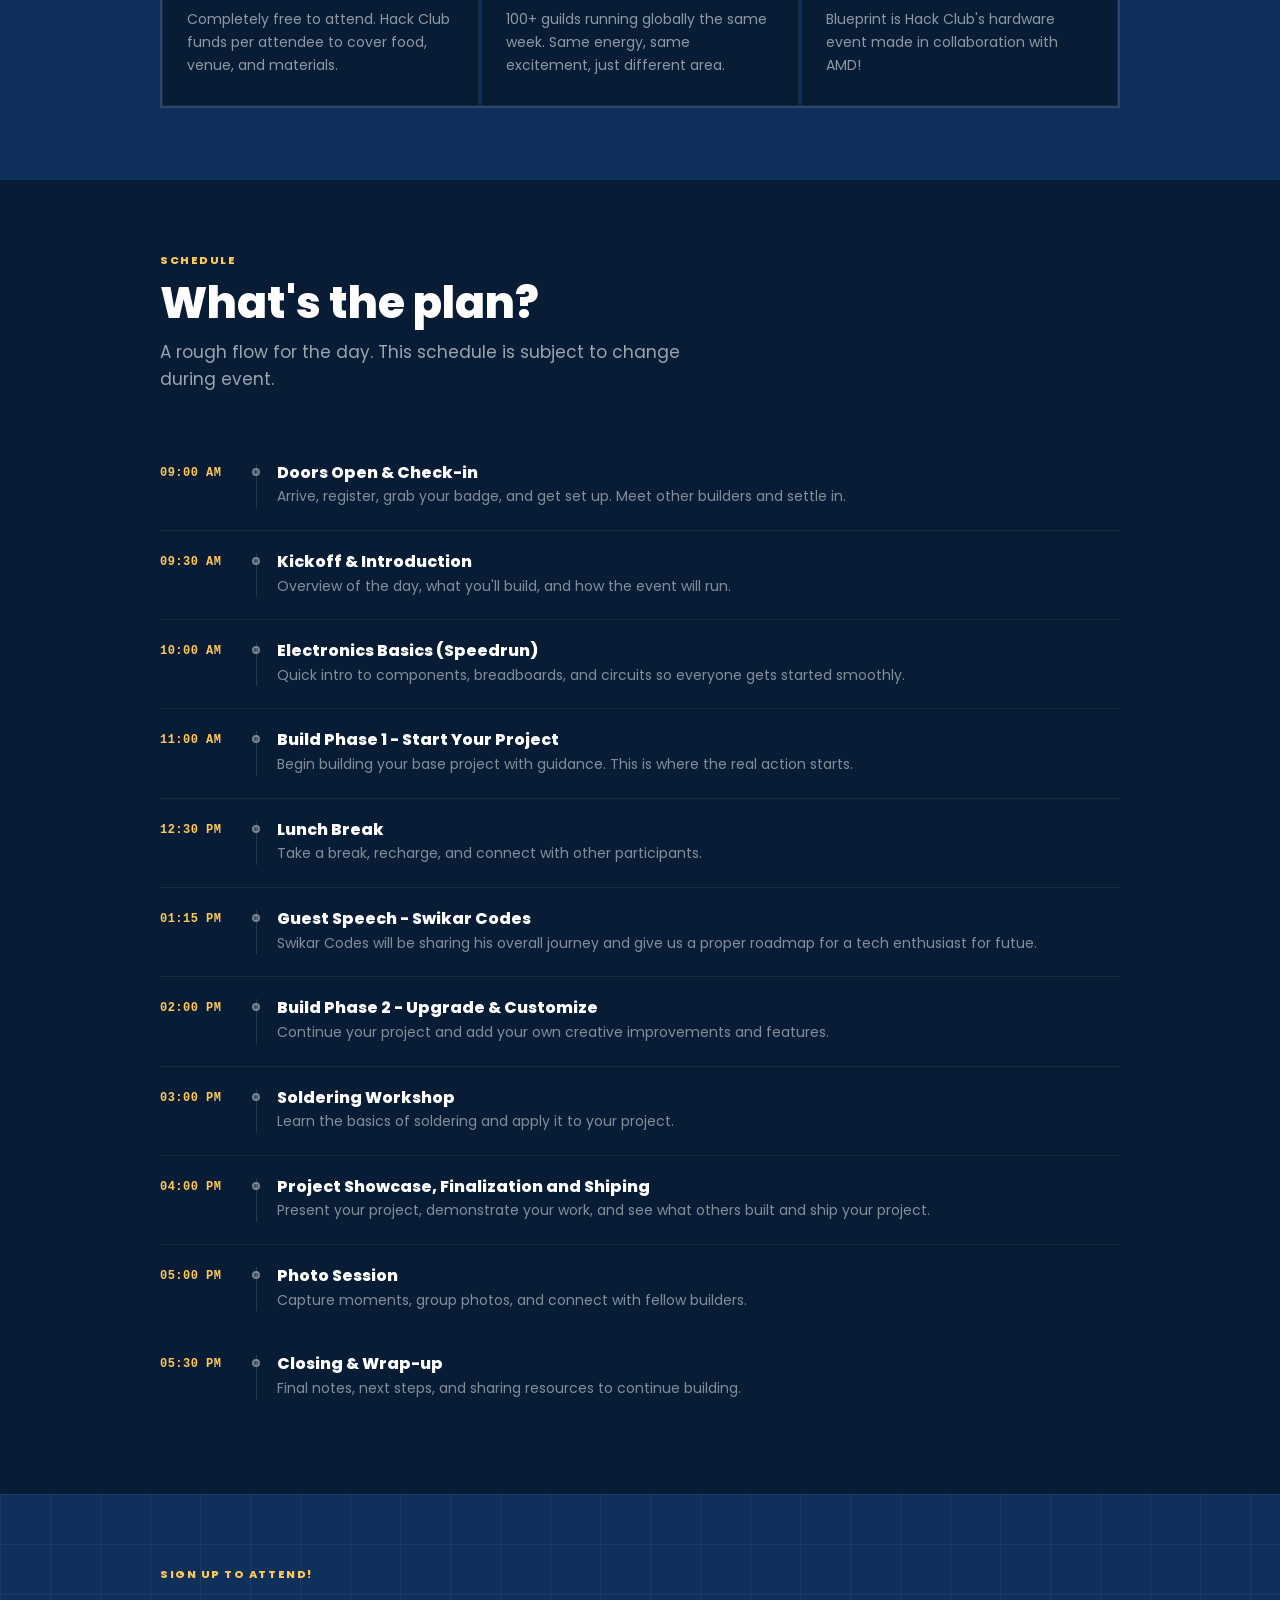
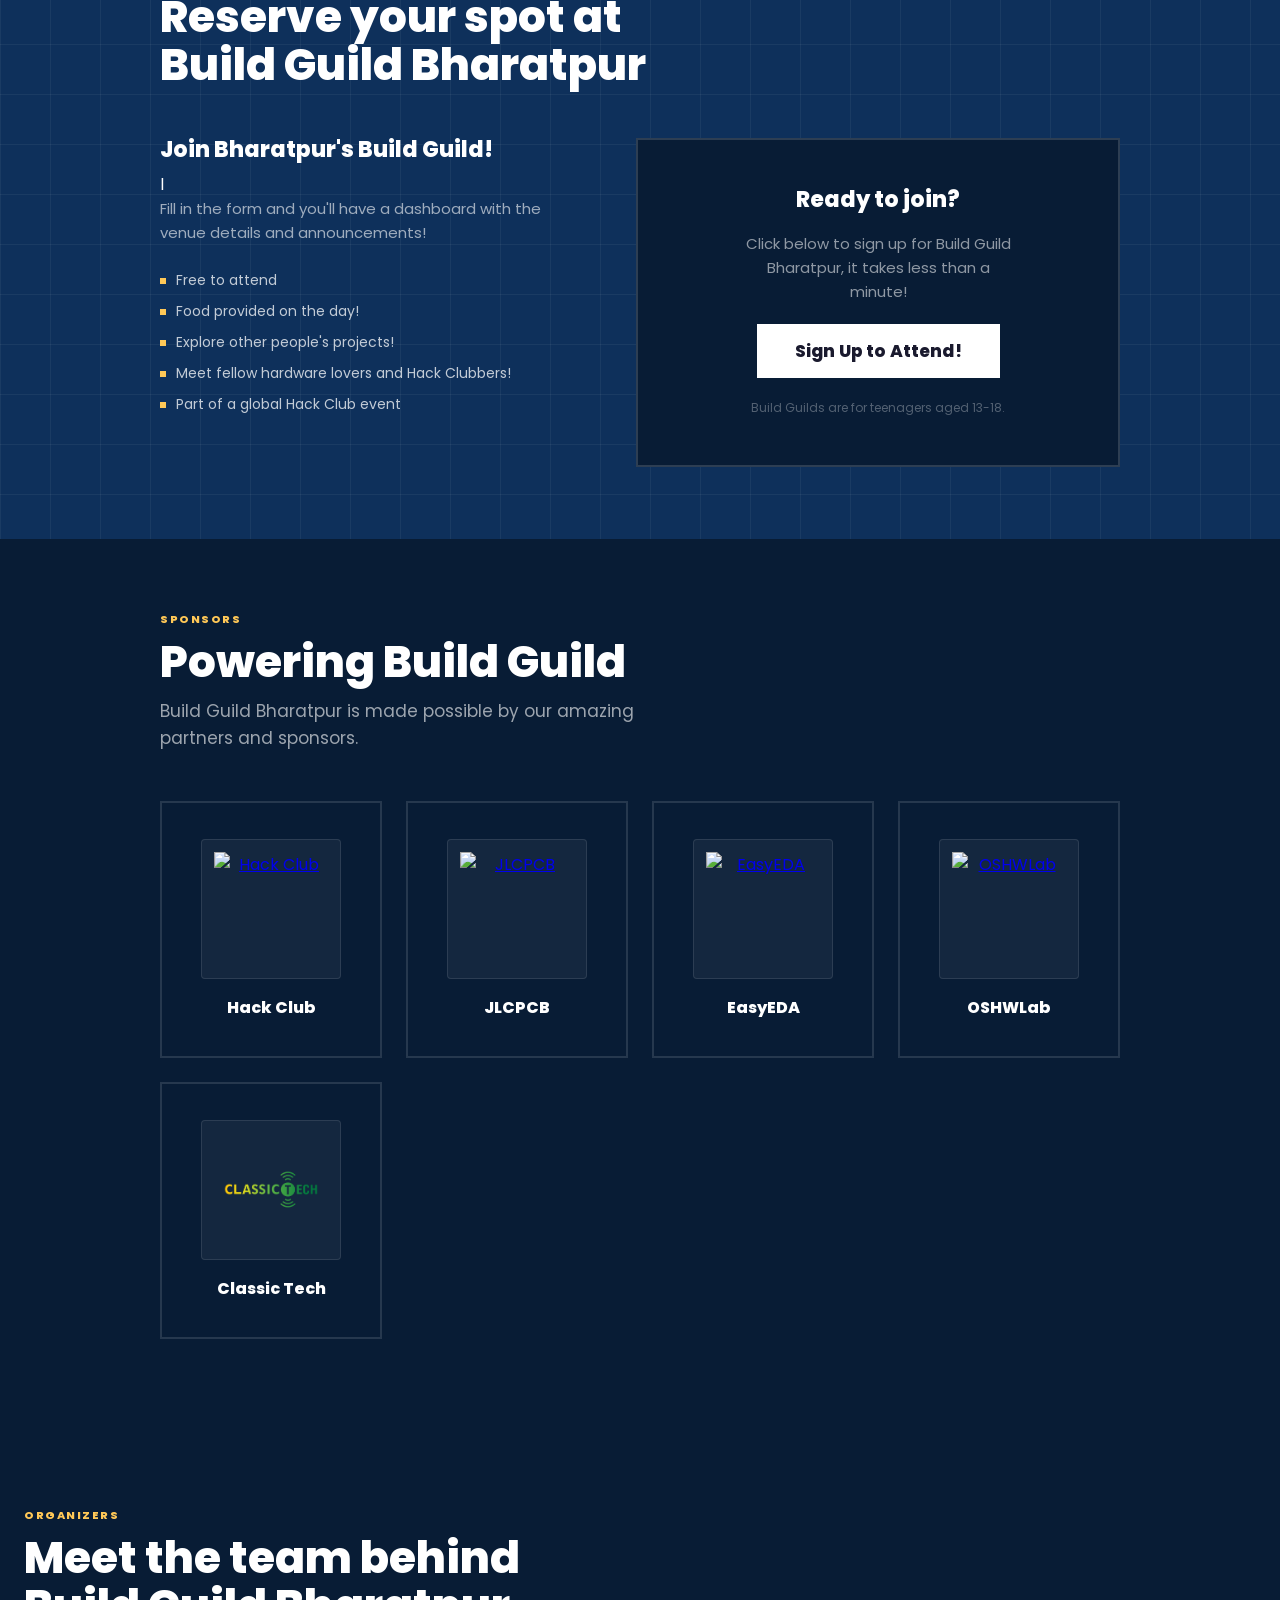
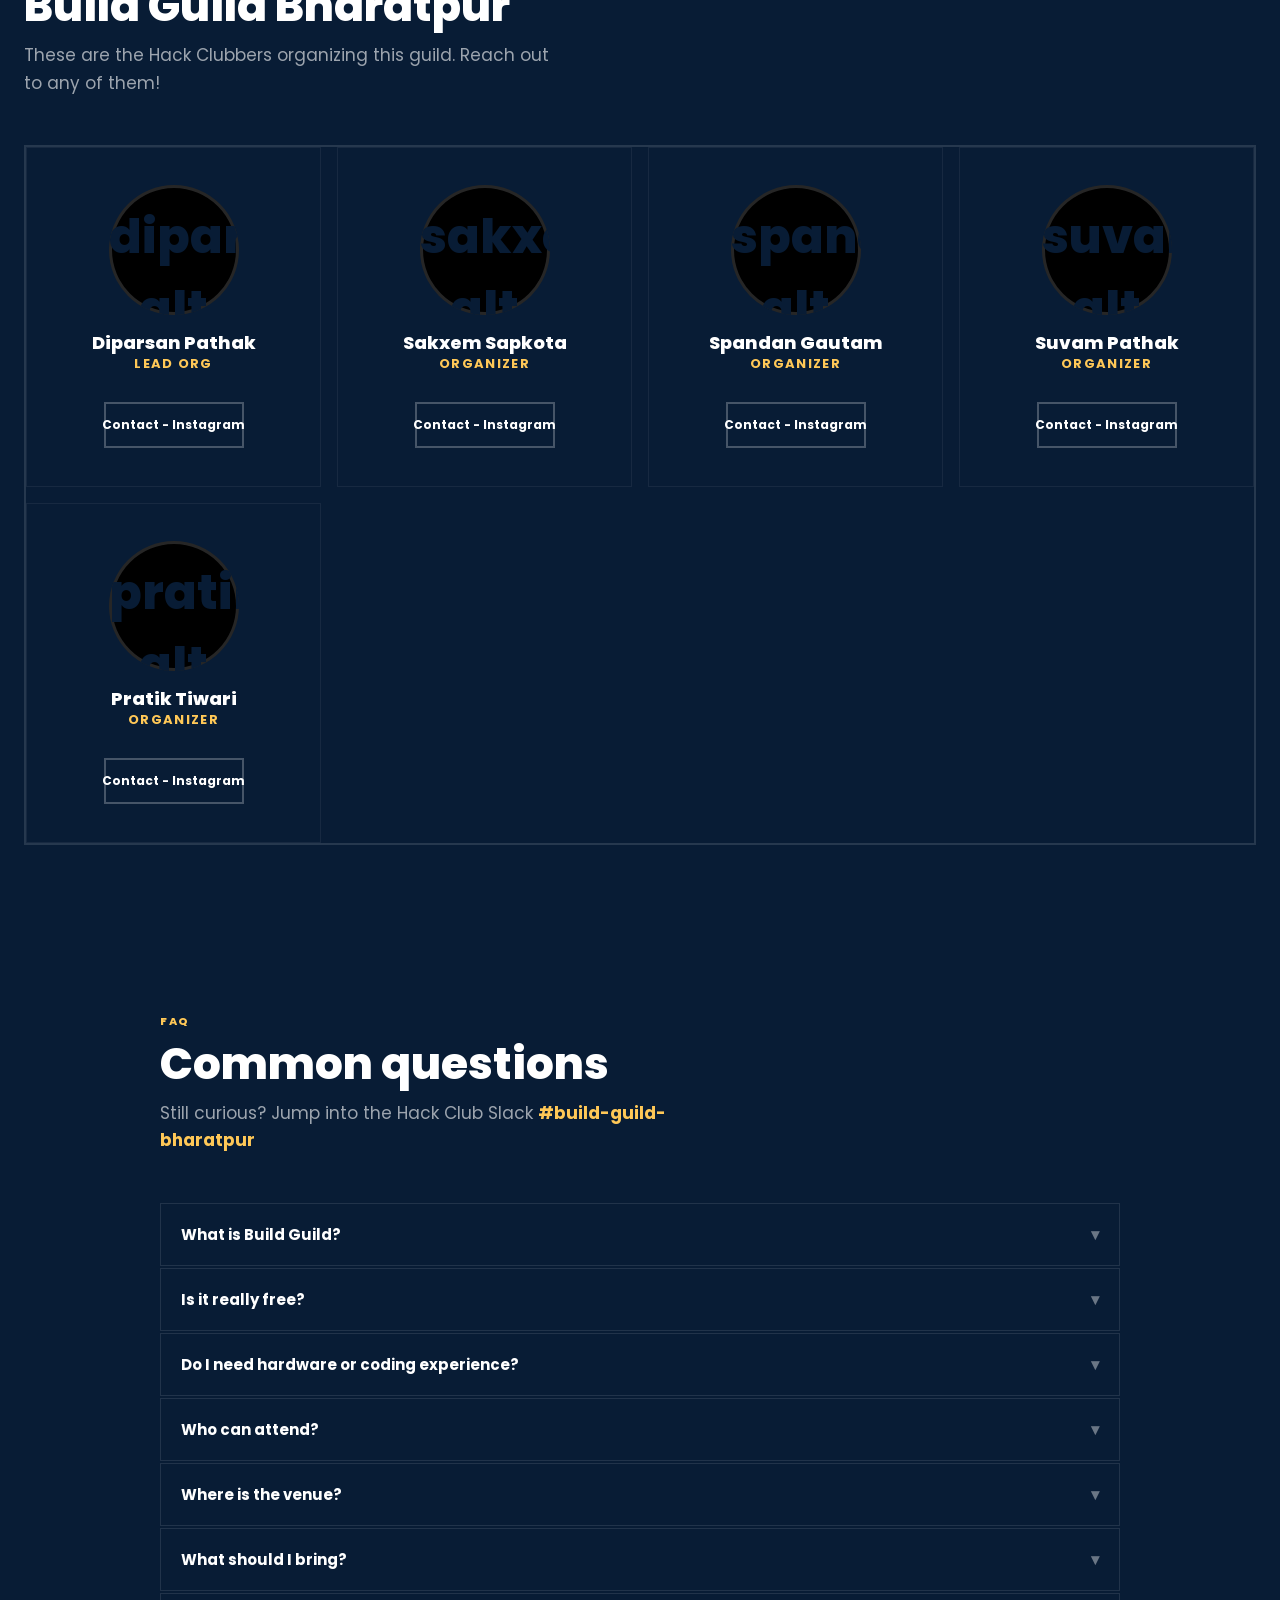
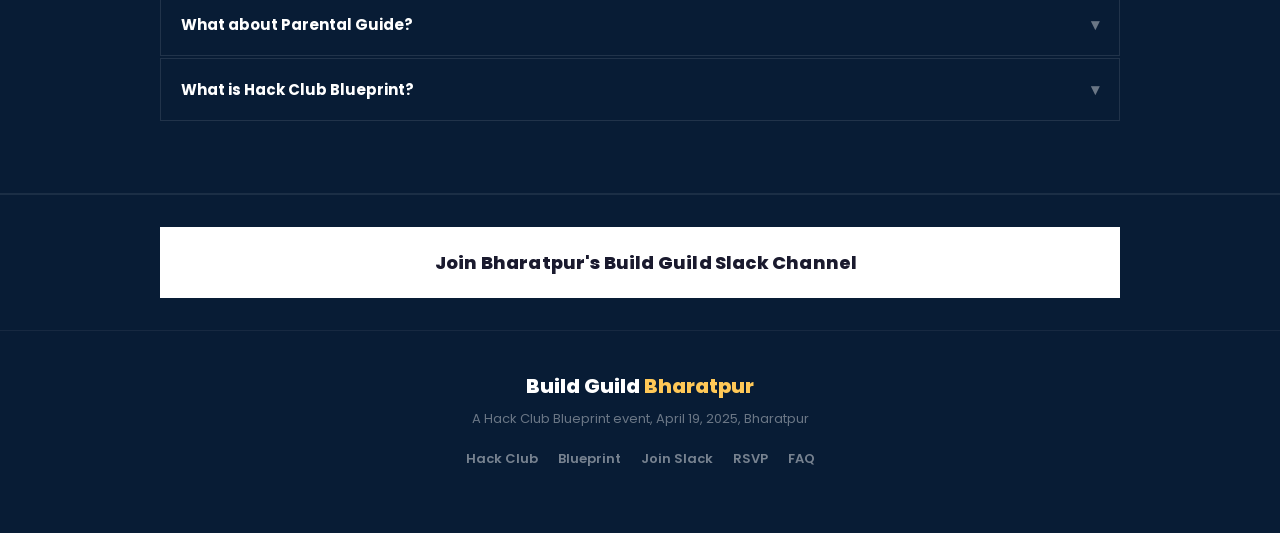
==== commit 738f9672: "Add hardware build guides for Schematic and PCB design" ====
--- a/index.html
+++ b/index.html
@@ -21,6 +21,8 @@
   </a>
   <ul class="nav-links">
     <li><a href="#overview">Overview</a></li>
+    <li><a href="build1.html">Build 1</a></li>
+    <li><a href="build2.html">Build 2</a></li>
     <li><a href="#sponsors">Sponsors</a></li>
     <li><a href="#organizers">Organizers</a></li>
     <li><a href="#faq">FAQ</a></li>
@@ -53,6 +55,19 @@
       <div class="date-cell-label">Venue</div>
       <div class="date-cell-value">Swad Sadan Party Venue</div>
     </div>
+  </div>
+
+  <div class="hero-curriculum" style="margin-top: 60px; display: flex; gap: 20px; justify-content: center; flex-wrap: wrap;">
+      <a href="build1.html" class="ov-card" style="text-decoration: none; text-align: left; max-width: 320px; flex: 1 1 300px;">
+          <span class="ov-icon" style="color: var(--bp-warning)">TUTORIAL 1</span>
+          <h4 style="color: white; margin-bottom: 8px;">Design The Schematic</h4>
+          <p style="font-size: 13px;">Follow the step-by-step guide to map out the Blinky 555 circuit.</p>
+      </a>
+      <a href="build2.html" class="ov-card" style="text-decoration: none; text-align: left; max-width: 320px; flex: 1 1 300px;">
+          <span class="ov-icon" style="color: var(--guide-accent, #00f2ff)">TUTORIAL 2</span>
+          <h4 style="color: white; margin-bottom: 8px;">Layout The PCB</h4>
+          <p style="font-size: 13px;">Create your physical board, add custom art, and get a factory quote.</p>
+      </a>
   </div>
 </section>
 
@@ -218,7 +233,7 @@
       <div class="rsvp-box">
         <h3>Ready to join?</h3>
         <p>Click below to sign up for Build Guild Bharatpur, it takes less than a minute!</p>
-        <a href="https://blueprint.hackclub.com/guilds/invite/Bharatpur" target="_blank" class="btn btn-primary" style="font-size:17px;padding:12px 36px;">Sign Up to Attend!</a>
+        <a href="https://blueprint.hackclub.com/guilds/invite/bharatpur" target="_blank" class="btn btn-primary" style="font-size:17px;padding:12px 36px;">Sign Up to Attend!</a>
         <p class="rsvp-note">Build Guilds are for teenagers aged 13-18.</p>
       </div>
     </div>
--- a/style.css
+++ b/style.css
@@ -42,6 +42,8 @@
   --bp-success: #a8f0ae;
   --font-content: "Phantom Sans", "Poppins", sans-serif;
   --font-heading: "Poppins", sans-serif;
+  --guide-accent: #00f2ff;
+  --guide-success: #00ff88;
 }
 
 *, *::before, *::after {
